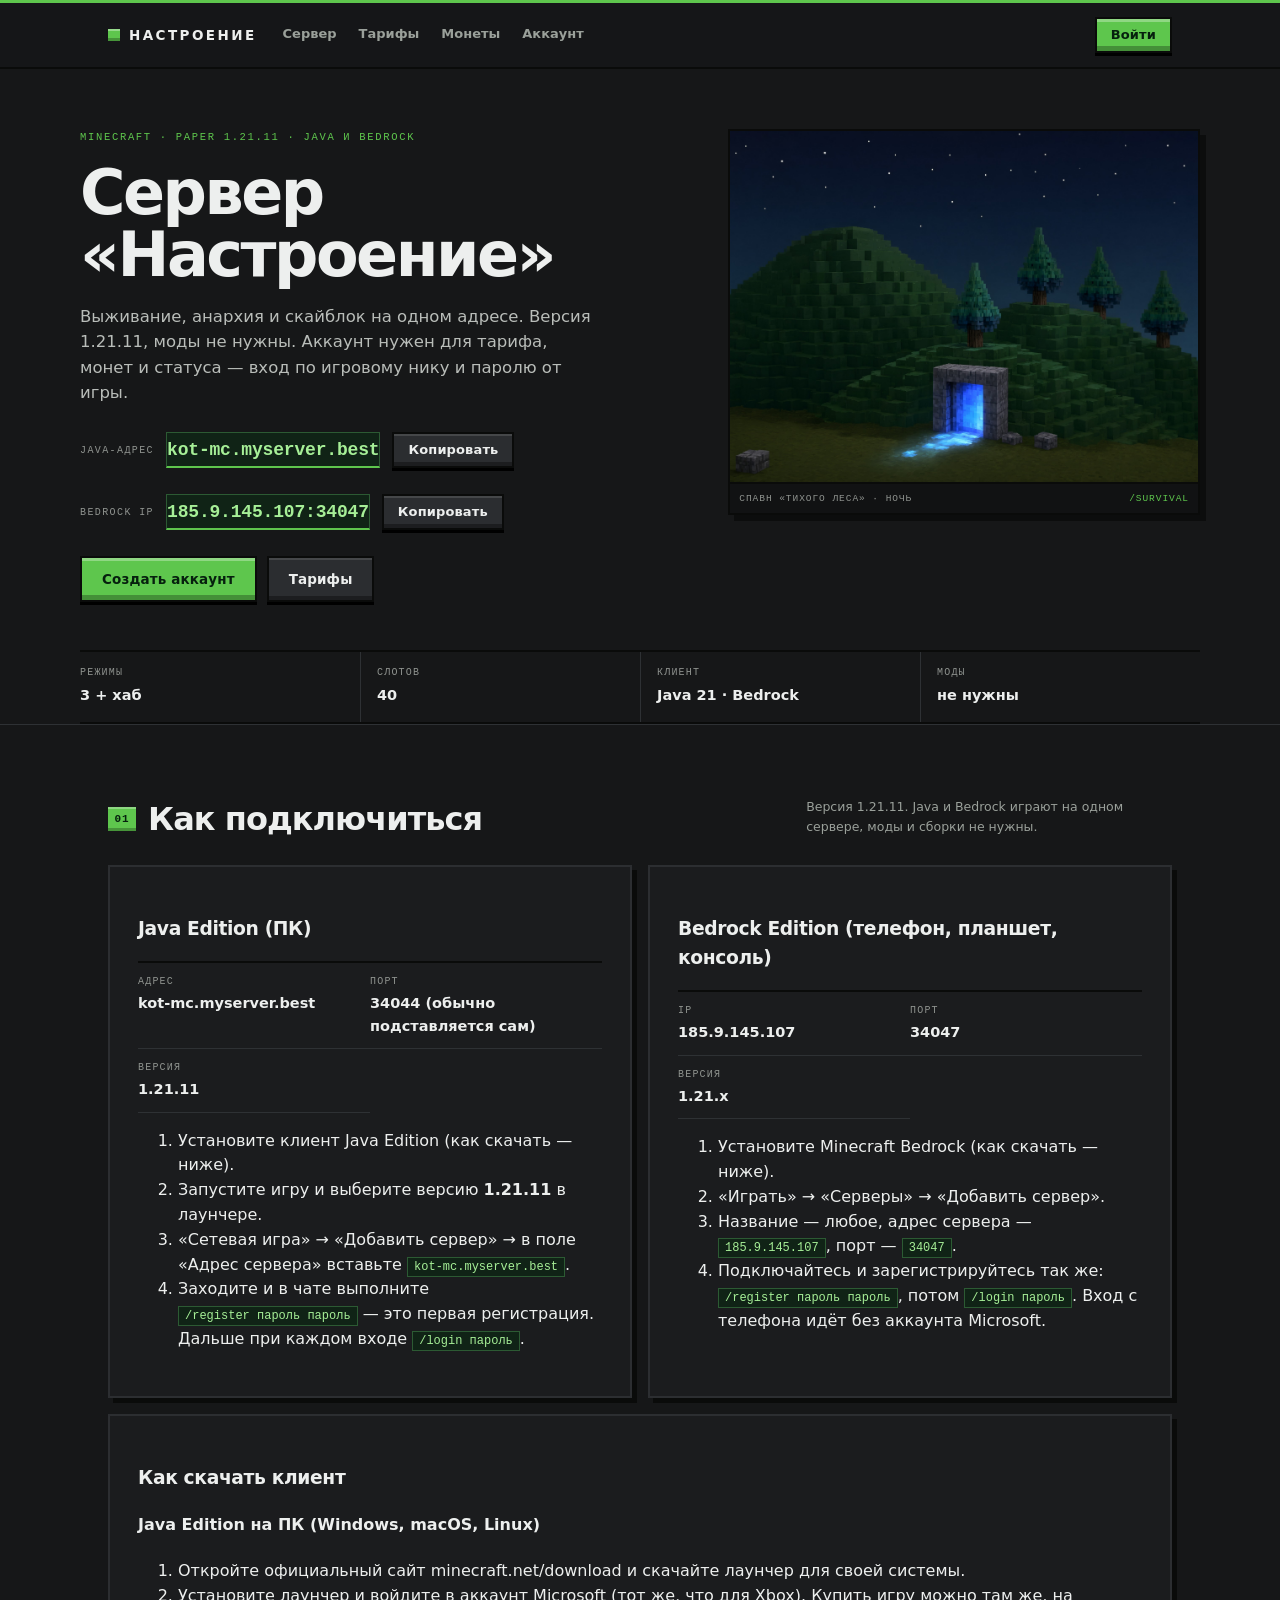
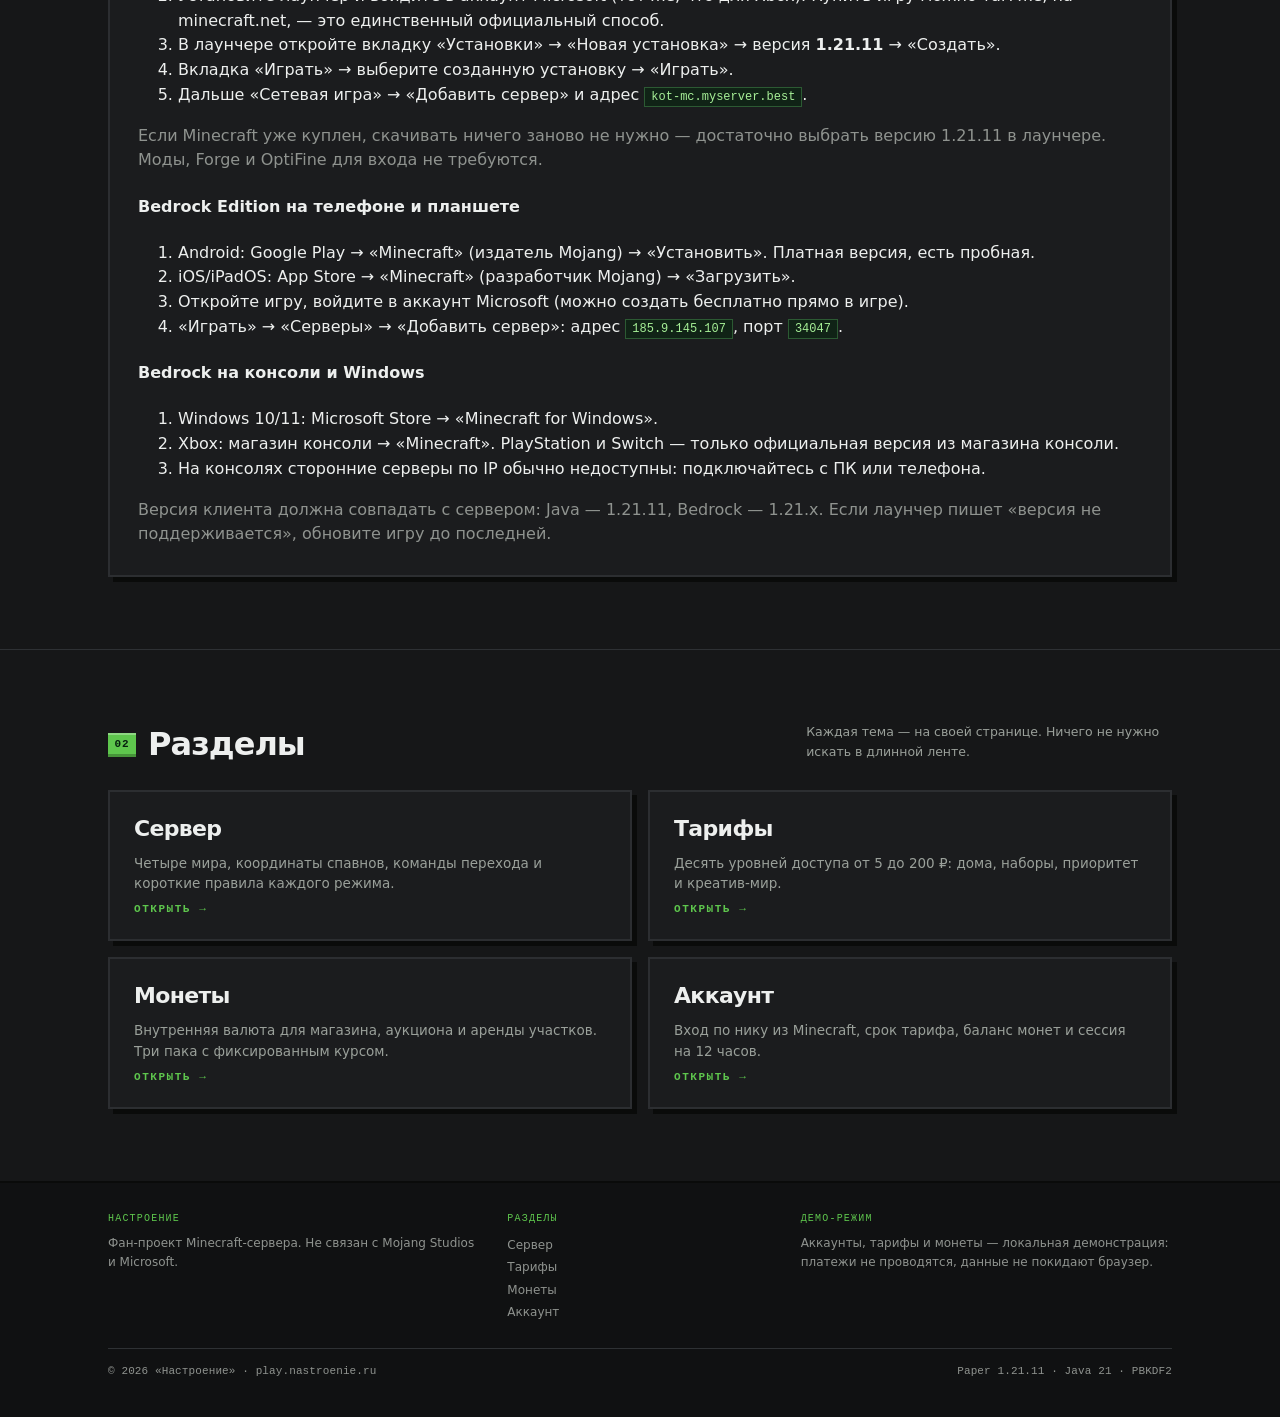
==== docs/index.html @ 8e4e66f3 "Главная: адреса Java и Bedrock, версия 1.21.11 и инструкция по установке" ====
<!doctype html>
<html lang="ru">
<head>
<meta charset="utf-8">
<meta name="viewport" content="width=device-width, initial-scale=1">
<meta name="color-scheme" content="dark">
<meta name="theme-color" content="#161718">
<title>Настроение — Minecraft-сервер</title>
<meta name="description" content="Сервер «Настроение» на Paper 1.21.11: выживание, анархия и скайблок. Тарифы от 5 до 200 ₽, монеты и аккаунт по нику из Minecraft.">
<link rel="icon" href="data:image/svg+xml,%3Csvg xmlns='http://www.w3.org/2000/svg' viewBox='0 0 16 16'%3E%3Crect width='16' height='16' fill='%23161718'/%3E%3Crect x='3' y='3' width='10' height='10' fill='%235ec64d'/%3E%3C/svg%3E">
<link rel="stylesheet" href="assets/site.css">
</head>
<body data-page="home">

<header class="site-head">
  <div class="wrap head-in">
    <a class="brand" href="index-strict.html"><i aria-hidden="true"></i>Настроение</a>
    <nav class="nav" aria-label="Разделы">
      <a href="server.html">Сервер</a>
      <a href="plans.html">Тарифы</a>
      <a href="coins.html">Монеты</a>
      <a href="account.html">Аккаунт</a>
    </nav>
    <div class="head-act" id="headerSlot">
      <a class="btn btn-sm" href="account.html">Войти</a>
    </div>
  </div>
</header>

<main id="top">
  <div class="wrap hero">
    <div class="hero-grid">
      <div class="hero-copy">
        <p class="kicker">Minecraft · Paper 1.21.11 · Java и Bedrock</p>
        <h1>Сервер «Настроение»</h1>
        <p class="lead">Выживание, анархия и скайблок на одном адресе. Версия 1.21.11, моды не нужны. Аккаунт нужен для тарифа, монет и статуса — вход по игровому нику и паролю от игры.</p>
        <div class="addr">
          <span class="addr-label">Java-адрес</span>
          <code>kot-mc.myserver.best</code>
          <button class="btn btn-ghost btn-sm" type="button" data-copy="kot-mc.myserver.best">Копировать</button>
        </div>
        <div class="addr">
          <span class="addr-label">Bedrock IP</span>
          <code>185.9.145.107:34047</code>
          <button class="btn btn-ghost btn-sm" type="button" data-copy="185.9.145.107:34047">Копировать</button>
        </div>
        <div class="hero-actions">
          <a class="btn" href="account.html" id="heroPrimary">Создать аккаунт</a>
          <a class="btn btn-ghost" href="plans.html">Тарифы</a>
        </div>
      </div>

      <figure class="shot">
        <img src="assets/hero.jpg" alt="Ночной блочный пейзаж: каменный портал со светящимся синим проёмом среди холмов и елей" width="2496" height="1664">
        <figcaption><span>Спавн «Тихого леса» · ночь</span><span>/survival</span></figcaption>
      </figure>
    </div>

    <div class="facts">
      <div><span class="k">Режимы</span><b>3 + хаб</b></div>
      <div><span class="k">Слотов</span><b>40</b></div>
      <div><span class="k">Клиент</span><b>Java 21 · Bedrock</b></div>
      <div><span class="k">Моды</span><b>не нужны</b></div>
    </div>
  </div>

  <section id="connect">
    <div class="wrap">
      <div class="sec-head">
        <div class="sec-title"><span class="sec-num">01</span><h2>Как подключиться</h2></div>
        <p class="sec-note">Версия 1.21.11. Java и Bedrock играют на одном сервере, моды и сборки не нужны.</p>
      </div>

      <div class="home-grid">
        <div class="panel">
          <h3>Java Edition (ПК)</h3>
          <dl class="dl">
            <div><dt>Адрес</dt><dd>kot-mc.myserver.best</dd></div>
            <div><dt>Порт</dt><dd>34044 (обычно подставляется сам)</dd></div>
            <div><dt>Версия</dt><dd>1.21.11</dd></div>
          </dl>
          <ol>
            <li>Установите клиент Java Edition (как скачать — ниже).</li>
            <li>Запустите игру и выберите версию <b>1.21.11</b> в лаунчере.</li>
            <li>«Сетевая игра» → «Добавить сервер» → в поле «Адрес сервера» вставьте <code>kot-mc.myserver.best</code>.</li>
            <li>Заходите и в чате выполните <code>/register пароль пароль</code> — это первая регистрация. Дальше при каждом входе <code>/login пароль</code>.</li>
          </ol>
        </div>

        <div class="panel">
          <h3>Bedrock Edition (телефон, планшет, консоль)</h3>
          <dl class="dl">
            <div><dt>IP</dt><dd>185.9.145.107</dd></div>
            <div><dt>Порт</dt><dd>34047</dd></div>
            <div><dt>Версия</dt><dd>1.21.x</dd></div>
          </dl>
          <ol>
            <li>Установите Minecraft Bedrock (как скачать — ниже).</li>
            <li>«Играть» → «Серверы» → «Добавить сервер».</li>
            <li>Название — любое, адрес сервера — <code>185.9.145.107</code>, порт — <code>34047</code>.</li>
            <li>Подключайтесь и зарегистрируйтесь так же: <code>/register пароль пароль</code>, потом <code>/login пароль</code>. Вход с телефона идёт без аккаунта Microsoft.</li>
          </ol>
        </div>
      </div>

      <div class="panel" style="margin-top:16px">
        <h3>Как скачать клиент</h3>

        <h4>Java Edition на ПК (Windows, macOS, Linux)</h4>
        <ol>
          <li>Откройте официальный сайт <a href="https://www.minecraft.net/ru-ru/download" rel="noopener" target="_blank">minecraft.net/download</a> и скачайте лаунчер для своей системы.</li>
          <li>Установите лаунчер и войдите в аккаунт Microsoft (тот же, что для Xbox). Купить игру можно там же, на minecraft.net, — это единственный официальный способ.</li>
          <li>В лаунчере откройте вкладку «Установки» → «Новая установка» → версия <b>1.21.11</b> → «Создать».</li>
          <li>Вкладка «Играть» → выберите созданную установку → «Играть».</li>
          <li>Дальше «Сетевая игра» → «Добавить сервер» и адрес <code>kot-mc.myserver.best</code>.</li>
        </ol>
        <p class="hint muted">Если Minecraft уже куплен, скачивать ничего заново не нужно — достаточно выбрать версию 1.21.11 в лаунчере. Моды, Forge и OptiFine для входа не требуются.</p>

        <h4>Bedrock Edition на телефоне и планшете</h4>
        <ol>
          <li>Android: Google Play → «Minecraft» (издатель Mojang) → «Установить». Платная версия, есть пробная.</li>
          <li>iOS/iPadOS: App Store → «Minecraft» (разработчик Mojang) → «Загрузить».</li>
          <li>Откройте игру, войдите в аккаунт Microsoft (можно создать бесплатно прямо в игре).</li>
          <li>«Играть» → «Серверы» → «Добавить сервер»: адрес <code>185.9.145.107</code>, порт <code>34047</code>.</li>
        </ol>

        <h4>Bedrock на консоли и Windows</h4>
        <ol>
          <li>Windows 10/11: Microsoft Store → «Minecraft for Windows».</li>
          <li>Xbox: магазин консоли → «Minecraft». PlayStation и Switch — только официальная версия из магазина консоли.</li>
          <li>На консолях сторонние серверы по IP обычно недоступны: подключайтесь с ПК или телефона.</li>
        </ol>

        <p class="hint muted">Версия клиента должна совпадать с сервером: Java — 1.21.11, Bedrock — 1.21.x. Если лаунчер пишет «версия не поддерживается», обновите игру до последней.</p>
      </div>
    </div>
  </section>

  <section id="sections">
    <div class="wrap">
      <div class="sec-head">
        <div class="sec-title"><span class="sec-num">02</span><h2>Разделы</h2></div>
        <p class="sec-note">Каждая тема — на своей странице. Ничего не нужно искать в длинной ленте.</p>
      </div>

      <div class="home-grid">
        <a class="home-card" href="server.html">
          <h2>Сервер</h2>
          <p>Четыре мира, координаты спавнов, команды перехода и короткие правила каждого режима.</p>
          <span class="go">Открыть →</span>
        </a>
        <a class="home-card" href="plans.html">
          <h2>Тарифы</h2>
          <p>Десять уровней доступа от 5 до 200 ₽: дома, наборы, приоритет и креатив-мир.</p>
          <span class="go">Открыть →</span>
        </a>
        <a class="home-card" href="coins.html">
          <h2>Монеты</h2>
          <p>Внутренняя валюта для магазина, аукциона и аренды участков. Три пака с фиксированным курсом.</p>
          <span class="go">Открыть →</span>
        </a>
        <a class="home-card" href="account.html">
          <h2>Аккаунт</h2>
          <p>Вход по нику из Minecraft, срок тарифа, баланс монет и сессия на 12 часов.</p>
          <span class="go">Открыть →</span>
        </a>
      </div>
    </div>
  </section>
</main>

<footer class="footer">
  <div class="wrap">
    <div class="foot-grid">
      <div>
        <h4>Настроение</h4>
        <p>Фан-проект Minecraft-сервера. Не связан с Mojang Studios и Microsoft.</p>
      </div>
      <div>
        <h4>Разделы</h4>
        <a href="server.html">Сервер</a>
        <a href="plans.html">Тарифы</a>
        <a href="coins.html">Монеты</a>
        <a href="account.html">Аккаунт</a>
      </div>
      <div>
        <h4>Демо-режим</h4>
        <p>Аккаунты, тарифы и монеты — локальная демонстрация: платежи не проводятся, данные не покидают браузер.</p>
      </div>
    </div>
    <div class="foot-bottom">
      <span>© 2026 «Настроение» · play.nastroenie.ru</span>
      <span>Paper 1.21.11 · Java 21 · PBKDF2</span>
    </div>
  </div>
</footer>

<script src="assets/site.js"></script>
</body>
</html>
---- docs/assets/site.css ----
:root{
    --bg:#161718;
    --surface:#1b1c1e;
    --ink:#edefee;
    --body:#c3c7c3;
    --muted:#8f938f;
    --rule:#2e3134;
    --accent:#5ec64d;
    --accent-ink:#06200e;
    --danger:#ff6b6b;
    --ok:#5ec64d;
    --sans:"Geist","Segoe UI Variable","Segoe UI",Manrope,system-ui,-apple-system,Arial,sans-serif;
    --mono:"Cascadia Mono",Consolas,"Courier New",monospace;
  }
  *{box-sizing:border-box}
  html{scroll-behavior:smooth}
  body{margin:0;background:var(--bg);color:var(--ink);font:500 16px/1.55 var(--sans);-webkit-font-smoothing:antialiased}
  a{color:inherit;text-decoration:none}
  img{max-width:100%;display:block}
  p{margin:0}
  button,input{font:inherit}
  [hidden]{display:none!important}
  :focus-visible{outline:2px solid var(--ink);outline-offset:2px}
  ::selection{background:var(--ink);color:#fff}
  .wrap{max-width:1120px;margin:0 auto;padding:0 28px}
  .mono{font-family:var(--mono)}
  .muted{color:var(--muted)}
  section{padding:64px 0;border-top:1px solid var(--rule);scroll-margin-top:84px}
  #server{border-top:0;padding-top:56px}
  h1,h2,h3{letter-spacing:-.02em}

  /* header */
  .site-head{position:sticky;top:0;z-index:20;background:var(--bg);border-top:2px solid var(--ink);border-bottom:1px solid var(--rule)}
  .head-in{display:flex;align-items:center;gap:26px;height:62px}
  .brand{display:flex;align-items:center;gap:9px;font-size:13.5px;font-weight:700;letter-spacing:.16em;text-transform:uppercase;white-space:nowrap}
  .brand i{width:10px;height:10px;background:var(--ink);flex:0 0 10px}
  .nav{display:flex;gap:22px;font-size:13px;color:var(--muted)}
  .nav a{padding:4px 0;border-bottom:1px solid transparent}
  .nav a:hover{color:var(--ink);border-color:var(--ink)}
  .head-act{margin-left:auto;display:flex;align-items:center;gap:8px}
  .user-chip{height:34px;border:1px solid var(--rule);background:var(--surface);padding:0 10px;font:12.5px/1 var(--mono);cursor:pointer}
  .user-chip:hover{border-color:var(--ink)}
  .link-btn{background:none;border:0;color:var(--muted);font-size:12.5px;cursor:pointer;padding:4px 2px}
  .link-btn:hover{color:var(--ink);text-decoration:underline;text-underline-offset:3px}

  /* buttons */
  .btn{display:inline-flex;align-items:center;justify-content:center;gap:8px;height:42px;padding:0 18px;border:1px solid var(--ink);background:var(--ink);color:#fff;font-size:13.5px;font-weight:600;border-radius:0;cursor:pointer;text-align:center;white-space:nowrap;transition:background .15s ease,color .15s ease,border-color .15s ease}
  .btn:hover{background:#000}
  .btn:disabled{opacity:.42;cursor:not-allowed}
  .btn-ghost{background:transparent;color:var(--ink);border-color:var(--rule)}
  .btn-ghost:hover{border-color:var(--ink);background:var(--surface)}
  .btn-sm{height:34px;padding:0 12px;font-size:12.5px}
  .btn-block{width:100%}

  /* hero */
  .hero{padding:60px 0 0}
  .hero-grid{display:grid;grid-template-columns:1.12fr .88fr;gap:48px;align-items:start}
  .hero-copy{min-width:0}
  .kicker{font:10.5px/1.6 var(--mono);letter-spacing:.16em;text-transform:uppercase;color:var(--muted)}
  h1{font-size:clamp(40px,5.6vw,62px);line-height:1;letter-spacing:-.035em;font-weight:650;margin:16px 0 0;max-width:15ch}
  .lead{margin-top:18px;font-size:16.5px;color:var(--body);max-width:50ch}
  .addr{display:flex;flex-wrap:wrap;align-items:center;gap:10px 12px;margin-top:26px}
  .addr-label{font:10px/1.5 var(--mono);letter-spacing:.14em;text-transform:uppercase;color:var(--muted)}
  .addr code{font:600 16px/1 var(--mono);letter-spacing:-.01em;border-bottom:1px solid var(--ink);padding:8px 0}
  .hero-actions{display:flex;flex-wrap:wrap;gap:10px;margin-top:26px}
  .shot{margin:0;border:1px solid var(--ink);background:#0b0e12;line-height:0}
  .shot img{width:100%;height:auto;aspect-ratio:4/3;object-fit:cover;object-position:center 58%}
  .shot figcaption{display:flex;justify-content:space-between;gap:12px;padding:7px 9px;border-top:1px solid var(--ink);background:var(--surface);font:9.5px/1.6 var(--mono);letter-spacing:.1em;text-transform:uppercase;color:var(--muted);line-height:1.6}
  .shot figcaption span:last-child{color:var(--accent)}

  .facts{display:grid;grid-template-columns:repeat(4,1fr);border-top:1px solid var(--ink);border-bottom:1px solid var(--ink);margin-top:48px}
  .facts div{padding:13px 16px 14px 0}
  .facts div+div{border-left:1px solid var(--rule);padding-left:16px}
  .facts .k{display:block;font:10px/1.6 var(--mono);letter-spacing:.12em;text-transform:uppercase;color:var(--muted);margin-bottom:2px}
  .facts b{font-size:14.5px;font-weight:600}

  /* section head */
  .sec-head{display:flex;align-items:flex-end;justify-content:space-between;gap:24px;flex-wrap:wrap;margin-bottom:28px}
  .sec-title{display:flex;align-items:baseline;gap:14px}
  .sec-num{font:11px/1 var(--mono);letter-spacing:.08em;color:var(--accent)}
  h2{font-size:clamp(24px,3vw,32px);line-height:1.1;font-weight:650;margin:0}
  .sec-note{font-size:12.5px;color:var(--muted);max-width:46ch;line-height:1.6}

  /* modes */
  .table-wrap{overflow-x:auto}
  table{width:100%;min-width:600px;border-collapse:collapse;font-size:13.5px}
  th{font:10px/1.5 var(--mono);letter-spacing:.12em;text-transform:uppercase;color:var(--muted);font-weight:400;text-align:left;padding:0 12px 8px 0;border-bottom:1px solid var(--ink)}
  td{padding:12px 12px 12px 0;border-bottom:1px solid var(--rule);color:var(--body);vertical-align:top}
  th:last-child,td:last-child{padding-right:0}
  td b{color:var(--ink);font-weight:600}
  code{font-family:var(--mono);font-size:12px;background:#e9e8e2;color:#233d2b;padding:1px 5px;white-space:nowrap}
  .coords{font-family:var(--mono);font-size:12px;white-space:nowrap;color:var(--body)}

  /* plans */
  .plans{display:grid;grid-template-columns:repeat(3,1fr);gap:16px;align-items:stretch}
  .plan{border:1px solid var(--rule);background:var(--surface);padding:24px;display:flex;flex-direction:column}
  .plan.featured{border-color:var(--ink)}
  .plan-top{display:flex;justify-content:space-between;align-items:flex-start;gap:12px;min-height:20px}
  .plan-label{font:10px/1.6 var(--mono);letter-spacing:.14em;text-transform:uppercase;color:var(--muted)}
  .plan-flag{font:9.5px/1.4 var(--mono);letter-spacing:.1em;text-transform:uppercase;border:1px solid var(--ink);padding:3px 6px;white-space:nowrap}
  .plan h3{font-size:21px;line-height:1.2;font-weight:650;margin:14px 0 6px}
  .plan-desc{font-size:13px;color:var(--muted);min-height:40px;line-height:1.5}
  .price{display:flex;align-items:baseline;gap:7px;margin:18px 0 0}
  .price b{font-size:36px;line-height:1;font-weight:650;letter-spacing:-.03em;font-variant-numeric:tabular-nums}
  .price span{font-size:11.5px;color:var(--muted)}
  .plan ul{list-style:none;margin:18px 0 22px;padding:15px 0 0;border-top:1px solid var(--rule);display:grid;gap:8px;font-size:13px;color:var(--body);flex:1;align-content:start}
  .plan li{display:grid;grid-template-columns:12px 1fr;gap:8px}
  .plan li::before{content:"—";color:var(--muted);font-family:var(--mono)}
  .plan .btn{width:100%}

  /* coins */
  .packs{display:grid;grid-template-columns:repeat(3,1fr);gap:16px}
  .pack{border:1px solid var(--rule);background:var(--surface);padding:20px;display:flex;flex-direction:column}
  .pack .amount{font-size:30px;line-height:1.1;font-weight:650;letter-spacing:-.02em;font-variant-numeric:tabular-nums}
  .pack .unit{font:10px/1.6 var(--mono);letter-spacing:.12em;text-transform:uppercase;color:var(--muted);margin-top:2px}
  .coin-price{display:flex;align-items:baseline;justify-content:space-between;gap:12px;margin-top:16px;padding-top:14px;border-top:1px solid var(--rule)}
  .coin-price b{font-size:17px;font-weight:650;font-variant-numeric:tabular-nums}
  .rate{font-size:11px;color:var(--muted);font-family:var(--mono);white-space:nowrap}
  .pack .btn{width:100%;margin-top:14px}

  /* forms + messages */
  .form-msg{margin:0 0 16px;padding:10px 12px;border-left:2px solid var(--rule);background:#f7f7f4;font-size:13px;color:var(--body);line-height:1.5}
  .form-msg.error{border-color:var(--danger);color:var(--danger)}
  .form-msg.ok{border-color:var(--ok);color:var(--ok)}
  .field{display:grid;gap:6px}
  .field label{font:10px/1.5 var(--mono);letter-spacing:.12em;text-transform:uppercase;color:var(--muted)}
  .field input{width:100%;height:42px;border:1px solid var(--rule);background:var(--surface);color:var(--ink);padding:0 12px;font-size:14px;border-radius:0}
  .field input:focus{border-color:var(--ink)}
  .field .hint{font-size:11.5px;color:var(--muted);line-height:1.5}
  .form-row{display:grid;grid-template-columns:1fr 1fr;gap:14px}
  .auth-form{display:grid;gap:14px}
  .auth-form .btn{margin-top:4px}

  /* account */
  .account-grid{display:grid;grid-template-columns:1.32fr .68fr;gap:16px;align-items:start}
  .panel{border:1px solid var(--rule);background:var(--surface);padding:28px}
  .auth-head h3{font-size:20px;line-height:1.2;font-weight:650;margin:0 0 4px}
  .auth-head p{font-size:13px;color:var(--muted)}
  .tabs{display:flex;gap:22px;border-bottom:1px solid var(--rule);margin:20px 0 18px}
  .tabs button{background:none;border:0;border-bottom:2px solid transparent;padding:9px 0;margin-bottom:-1px;font-size:13.5px;font-weight:600;color:var(--muted);cursor:pointer}
  .tabs button:hover{color:var(--ink)}
  .tabs button[aria-selected="true"]{color:var(--ink);border-color:var(--ink)}

  .profile{display:grid;gap:20px}
  .profile-head{display:flex;align-items:center;gap:14px;flex-wrap:wrap}
  .avatar{width:48px;height:48px;border:1px solid var(--ink);display:grid;place-items:center;font:600 15px/1 var(--mono);letter-spacing:.02em}
  .who{flex:1;min-width:0}
  .eyebrow{font:10px/1.5 var(--mono);letter-spacing:.14em;text-transform:uppercase;color:var(--muted)}
  .profile-head h3{font-size:22px;line-height:1.1;font-weight:650;margin:3px 0 0;word-break:break-word}
  .profile-head .mail{font-size:12px;color:var(--muted);margin-top:3px;word-break:break-word}
  .plan-badge{font:10px/1.4 var(--mono);letter-spacing:.1em;text-transform:uppercase;border:1px solid var(--rule);padding:5px 8px;white-space:nowrap}
  .plan-badge.paid{border-color:var(--accent);color:var(--accent)}
  .dl{display:grid;grid-template-columns:1fr 1fr;border-top:1px solid var(--rule)}
  .dl div{padding:11px 0;border-bottom:1px solid var(--rule)}
  .dl dt{font:10px/1.5 var(--mono);letter-spacing:.12em;text-transform:uppercase;color:var(--muted)}
  .dl dd{margin:3px 0 0;font-size:14.5px;font-weight:600;font-variant-numeric:tabular-nums}
  .profile-actions{display:flex;flex-wrap:wrap;gap:8px}

  .info h3{font-size:15px;line-height:1.3;font-weight:650;margin:0}
  .info h4{font:10px/1.5 var(--mono);letter-spacing:.12em;text-transform:uppercase;color:var(--muted);margin:18px 0 5px}
  .info p{font-size:12.5px;color:var(--body);line-height:1.6}
  .info .warn{margin-top:18px;padding:10px 12px;border-left:2px solid var(--ink);background:#f7f7f4;font-size:12px;color:var(--body);line-height:1.6}

  /* footer */
  .footer{border-top:1px solid var(--ink);padding:28px 0 36px;font-size:12px;color:var(--muted)}
  .foot-grid{display:grid;grid-template-columns:1.4fr 1fr 1.4fr;gap:28px}
  .foot-grid h4{font:10px/1.5 var(--mono);letter-spacing:.12em;text-transform:uppercase;color:var(--ink);font-weight:400;margin:0 0 8px}
  .foot-grid a{display:block;padding:2px 0}
  .foot-grid a:hover{color:var(--ink);text-decoration:underline;text-underline-offset:3px}
  .foot-grid p{line-height:1.6}
  .foot-bottom{display:flex;justify-content:space-between;gap:12px 20px;flex-wrap:wrap;margin-top:24px;padding-top:14px;border-top:1px solid var(--rule);font:11px/1.6 var(--mono);letter-spacing:.01em}

  @media (max-width:900px){
    .hero-grid{grid-template-columns:1fr;gap:28px}
    .shot img{aspect-ratio:16/9}
    .account-grid{grid-template-columns:1fr}
    .plans{grid-template-columns:1fr}
    .packs{grid-template-columns:1fr}
    .plan-desc{min-height:0}
  }
  @media (max-width:820px){
    .nav{display:none}
    .facts{grid-template-columns:1fr 1fr}
    .facts div:nth-child(3){border-left:0;padding-left:0;border-top:1px solid var(--rule)}
    .facts div:nth-child(4){border-top:1px solid var(--rule)}
    .foot-grid{grid-template-columns:1fr}
  }
  @media (max-width:560px){
    .wrap{padding:0 20px}
    .hero{padding-top:44px}
    h1{font-size:clamp(34px,9vw,44px)}
    .lead{font-size:15.5px}
    .facts{grid-template-columns:1fr}
    .facts div{border-left:0!important;padding-left:0!important;border-top:1px solid var(--rule)}
    .facts div:first-child{border-top:0}
    .form-row{grid-template-columns:1fr}
    .dl{grid-template-columns:1fr}
    .panel{padding:20px}
    section{padding:48px 0}
    .profile-head h3{font-size:19px}
  }

  /* pixel theme over the base layout */
  h1,h2,h3{font-weight:800}
  ::selection{background:var(--accent);color:var(--accent-ink)}
  :focus-visible{outline:2px solid var(--accent);outline-offset:3px}

  .site-head{background:rgba(22,23,24,.96);border-top:3px solid var(--accent);border-bottom:2px solid #0a0b0a}
  .head-in{height:64px}
  .brand{font-weight:800;letter-spacing:.18em}
  .brand i{width:12px;height:12px;flex-basis:12px;background:var(--accent);box-shadow:inset 0 2px 0 rgba(255,255,255,.35),inset 0 -3px 0 rgba(0,0,0,.25)}
  .nav{color:#9aa09a;font-weight:600}
  .nav a:hover{color:var(--accent);border-color:var(--accent)}
  .user-chip{height:36px;background:#232528;border:2px solid #3a3d40;color:var(--ink)}
  .user-chip:hover{border-color:var(--accent)}
  .link-btn{color:#9aa09a}
  .link-btn:hover{color:var(--accent)}

  .btn{height:46px;padding:0 20px;border:2px solid #0a0b0a;background:var(--accent);color:var(--accent-ink);font-weight:800;letter-spacing:.01em;box-shadow:inset 0 3px 0 rgba(255,255,255,.3),inset 0 -5px 0 rgba(0,0,0,.28),0 3px 0 #000;transition:transform .06s ease,filter .15s ease}
  .btn:hover{background:var(--accent);filter:brightness(1.08)}
  .btn:active{transform:translateY(2px);box-shadow:inset 0 3px 0 rgba(255,255,255,.22),inset 0 -3px 0 rgba(0,0,0,.3),0 1px 0 #000}
  .btn-ghost{background:#2b2d30;color:var(--ink);border-color:#0a0b0a;box-shadow:inset 0 2px 0 rgba(255,255,255,.12),inset 0 -4px 0 rgba(0,0,0,.35),0 3px 0 #000}
  .btn-ghost:hover{background:#35383b;border-color:#0a0b0a}
  .btn-sm{height:36px;padding:0 14px;font-size:13px}

  .kicker{color:var(--accent)}
  h1{font-weight:800;letter-spacing:-.04em}
  .lead{color:#b9bdb9}
  .addr code{font-size:18px;font-weight:800;border-bottom:2px solid var(--accent);padding-bottom:7px}
  .shot{border:2px solid #0a0b0a;background:#0a0b0a;box-shadow:6px 6px 0 rgba(0,0,0,.45)}
  .shot figcaption{border-top:2px solid #0a0b0a;background:#111213;color:#8f938f}
  .shot figcaption span:last-child{color:var(--accent)}
  .facts{border-top:2px solid #0a0b0a;border-bottom:2px solid #0a0b0a}
  .facts div+div{border-left:1px solid var(--rule)}
  .facts .k{color:var(--muted)}

  section{border-top:1px solid var(--rule);padding:72px 0}
  h2{font-weight:800;letter-spacing:-.03em}
  .sec-title{align-items:center;gap:12px}
  .sec-num{display:inline-grid;place-items:center;min-width:28px;height:24px;padding:0 6px;background:var(--accent);color:var(--accent-ink);font:800 11px/1 var(--mono);box-shadow:inset 0 2px 0 rgba(255,255,255,.3),inset 0 -3px 0 rgba(0,0,0,.25)}
  .sec-note{color:#9aa09a}
  th{border-bottom:2px solid #0a0b0a;color:#9aa09a}
  td{color:var(--body);border-bottom:1px solid var(--rule)}
  code{background:#102316;color:#a6ef97;border:1px solid #2c5a33;padding:2px 6px}
  .coords{color:var(--body)}

  .plan{border:2px solid #2c2e31;background:#1b1c1e;box-shadow:5px 5px 0 #0a0b0a}
  .plan.featured{border-color:var(--accent);box-shadow:5px 5px 0 rgba(94,198,77,.35)}
  .plan-flag{background:var(--accent);color:var(--accent-ink);border:2px solid #0a0b0a;font-weight:800;box-shadow:inset 0 2px 0 rgba(255,255,255,.3),inset 0 -3px 0 rgba(0,0,0,.2)}
  .plan h3{font-weight:800}
  .plan-desc{color:#9aa09a}
  .price b{font-weight:800;font-size:40px}
  .plan ul{border-top:1px solid var(--rule)}
  .plan li::before{content:"■";font-family:var(--sans);font-size:8px;line-height:1.9;color:var(--accent)}

  .pack{border:2px solid #2c2e31;background:#1b1c1e;box-shadow:5px 5px 0 #0a0b0a}
  .pack .amount{font-weight:800;font-size:34px}
  .coin-price{border-top:1px solid var(--rule)}
  .rate{color:#8f938f}

  .form-msg{background:#1b1c1e;border-left:4px solid #3a3d40;color:var(--body)}
  .form-msg.error{border-color:var(--danger);background:rgba(255,107,107,.08);color:#ff9b9b}
  .form-msg.ok{border-color:var(--accent);background:rgba(94,198,77,.08);color:#a6ef97}
  .field label{color:#9aa09a}
  .field input{height:46px;border:2px solid var(--rule);background:#101112;color:var(--ink);box-shadow:inset 0 2px 0 rgba(0,0,0,.35)}
  .field input:focus{border-color:var(--accent);box-shadow:0 0 0 2px rgba(94,198,77,.18),inset 0 2px 0 rgba(0,0,0,.35)}
  .field .hint{color:#8f938f}
  .tabs{border-bottom:2px solid var(--rule)}
  .tabs button:hover{color:var(--ink)}
  .tabs button[aria-selected="true"]{color:var(--accent);border-color:var(--accent)}

  .panel{border:2px solid #2c2e31;background:#1b1c1e;box-shadow:5px 5px 0 #0a0b0a}
  .auth-head h3{font-weight:800}
  .auth-head p{color:#9aa09a}
  .avatar{background:var(--accent);color:var(--accent-ink);border:2px solid #0a0b0a;font-weight:800;box-shadow:inset 0 2px 0 rgba(255,255,255,.3),inset 0 -3px 0 rgba(0,0,0,.25)}
  .profile-head h3{font-weight:800}
  .profile-head .mail{color:#8f938f}
  .plan-badge{border:2px solid #3a3d40;background:#232528}
  .plan-badge.paid{border-color:var(--accent);color:var(--accent);background:rgba(94,198,77,.08)}
  .dl{border-top:2px solid #0a0b0a}
  .dl div{border-bottom:1px solid var(--rule)}
  .dl dd{color:var(--ink)}
  .info h4{color:#9aa09a}
  .info p{color:var(--body)}
  .info .warn{border-left:4px solid var(--accent);background:#141815;color:var(--body)}

  .footer{border-top:2px solid #0a0b0a;background:#101112;color:#8f938f}
  .foot-grid h4{color:var(--accent)}
  .foot-grid a:hover{color:var(--accent)}
  .foot-bottom{border-top:1px solid var(--rule);color:#8f938f}

  @media (max-width:560px){
    .head-in{gap:12px}
    .brand{font-size:12px;letter-spacing:.12em}
    .brand i{width:10px;height:10px;flex-basis:10px}
    .head-act{gap:6px}
    .user-chip{max-width:104px;padding:0 8px;overflow:hidden;text-overflow:ellipsis;white-space:nowrap}
    .link-btn{font-size:11.5px}
  }

  .nav a[aria-current="page"]{color:var(--accent);border-color:var(--accent)}
  .user-chip{display:inline-flex;align-items:center;justify-content:center}

  .page-head{padding:56px 0 0}
  .page-head h1{font-size:clamp(36px,4.4vw,50px);line-height:1.05;margin-top:14px;max-width:18ch}
  .page-head .lead{margin-top:14px;max-width:56ch}
  .page-body{border-top:0;padding:36px 0 64px}

  .home-grid{display:grid;grid-template-columns:1fr 1fr;gap:16px}
  .home-card{display:flex;flex-direction:column;gap:10px;padding:24px;border:2px solid #2c2e31;background:#1b1c1e;box-shadow:5px 5px 0 #0a0b0a;transition:border-color .15s ease,transform .1s ease}
  .home-card:hover{border-color:var(--accent);transform:translate(-1px,-1px)}
  .home-card h2{font-size:22px;line-height:1.2;margin:0}
  .home-card p{font-size:13.5px;line-height:1.55;color:#9aa09a;flex:1}
  .home-card .go{font:800 11px/1 var(--mono);letter-spacing:.14em;text-transform:uppercase;color:var(--accent)}

  @media (min-width:901px) and (max-width:1120px){
    .plans{grid-template-columns:1fr 1fr}
  }
  @media (max-width:700px){
    .home-grid{grid-template-columns:1fr}
  }
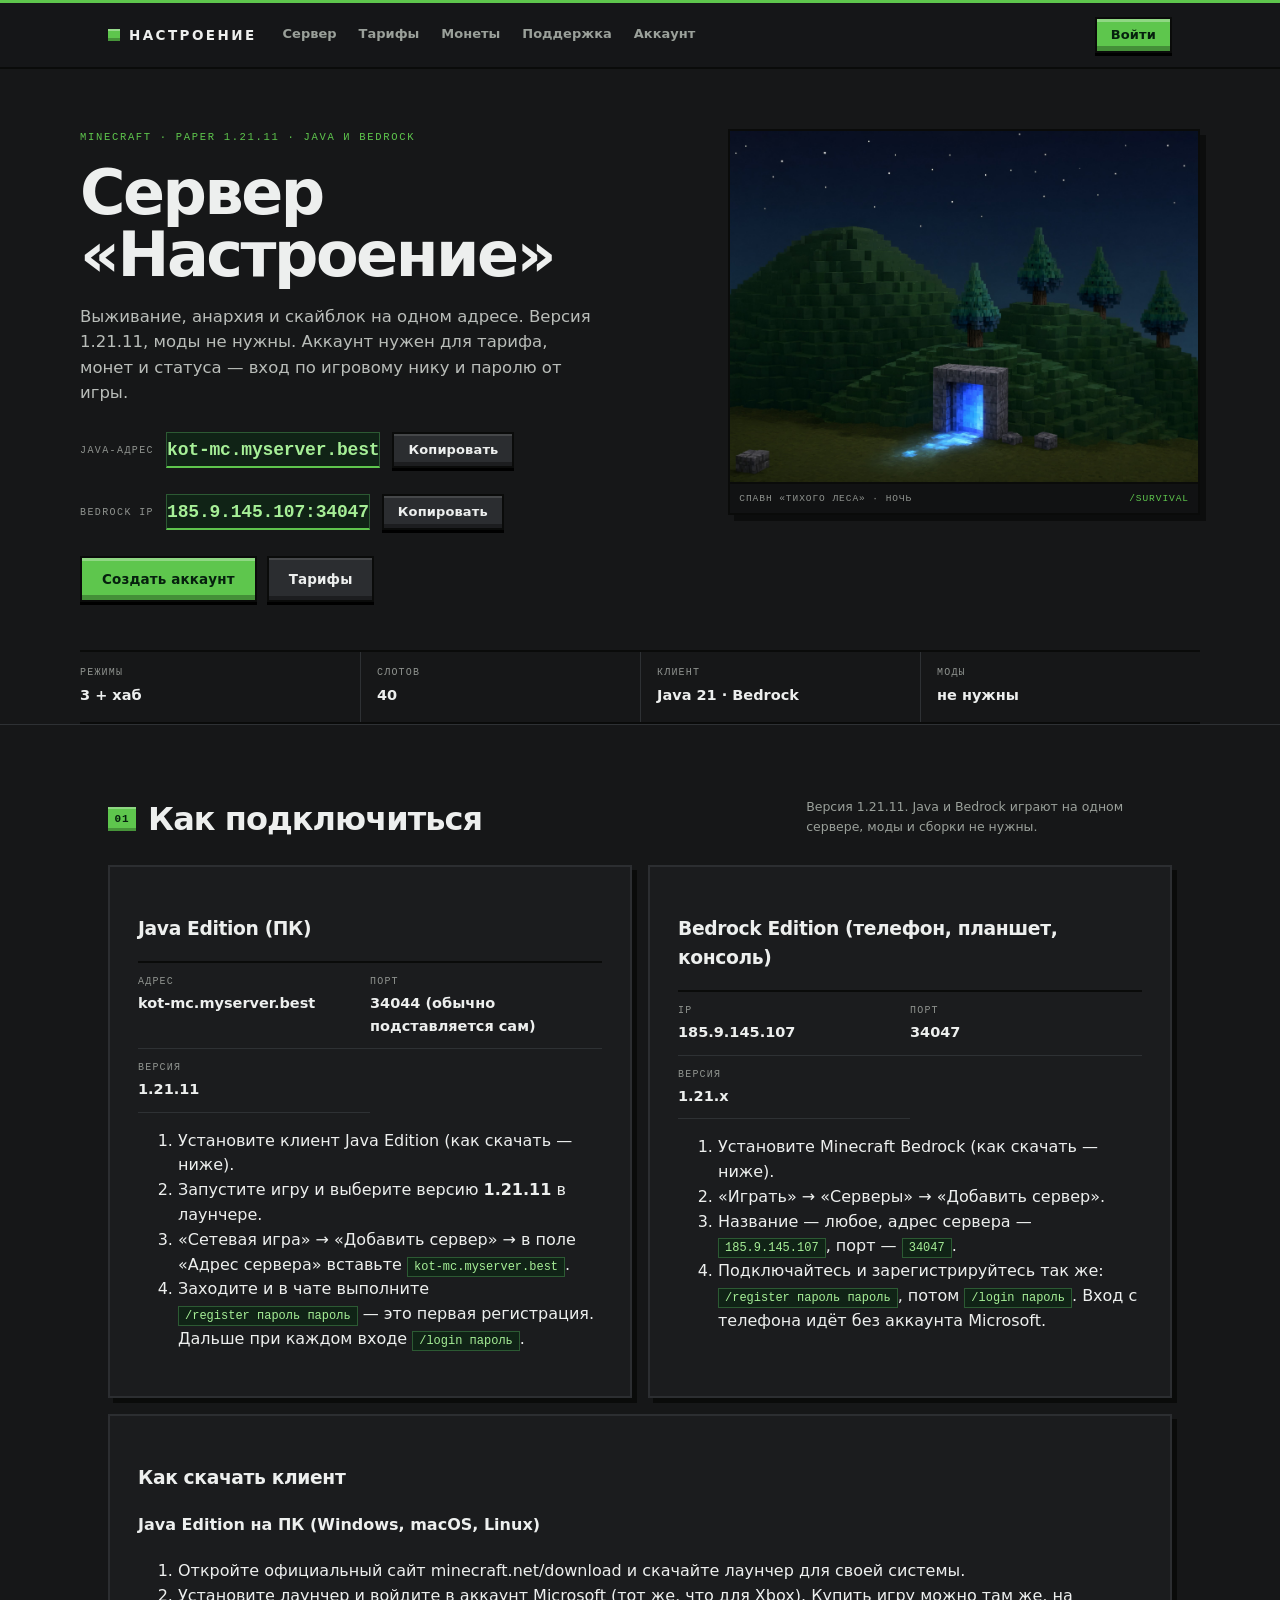
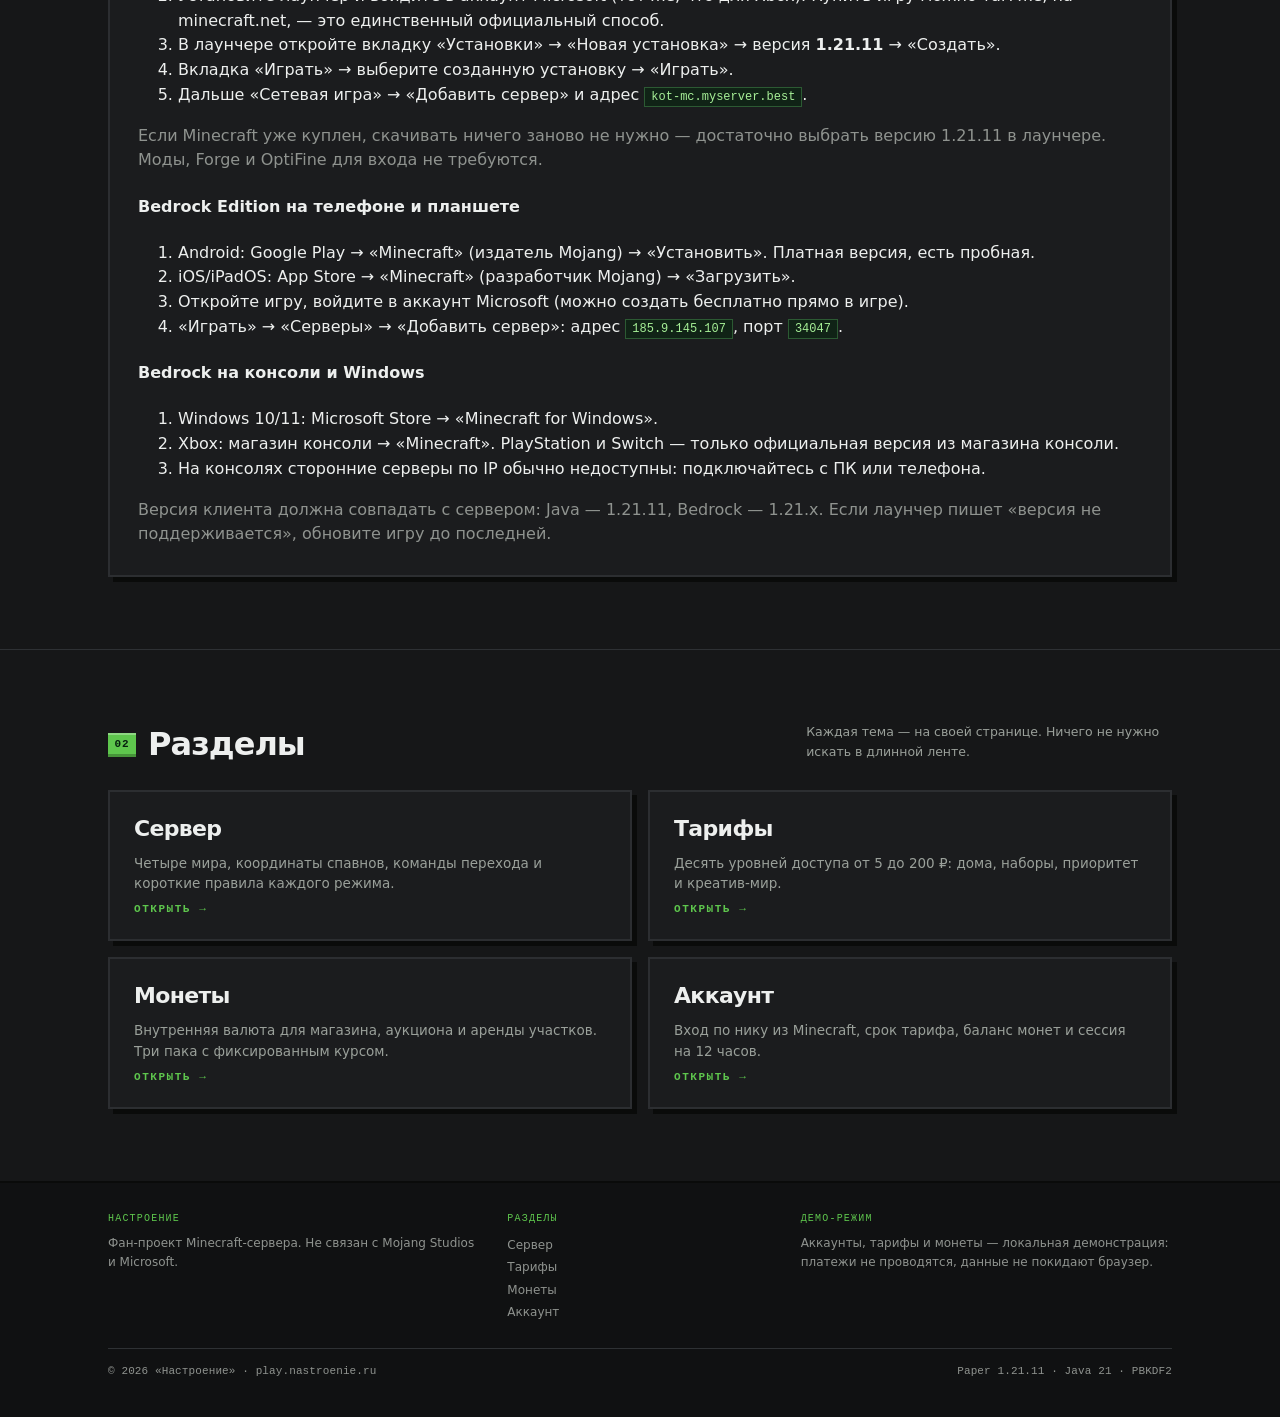
==== commit 80c62a23: "Add per-account support chat, moderator admin panel and support SQL" ====
--- a/docs/index.html
+++ b/docs/index.html
@@ -19,6 +19,7 @@
       <a href="server.html">Сервер</a>
       <a href="plans.html">Тарифы</a>
       <a href="coins.html">Монеты</a>
+      <a href="support.html">Поддержка</a>
       <a href="account.html">Аккаунт</a>
     </nav>
     <div class="head-act" id="headerSlot">
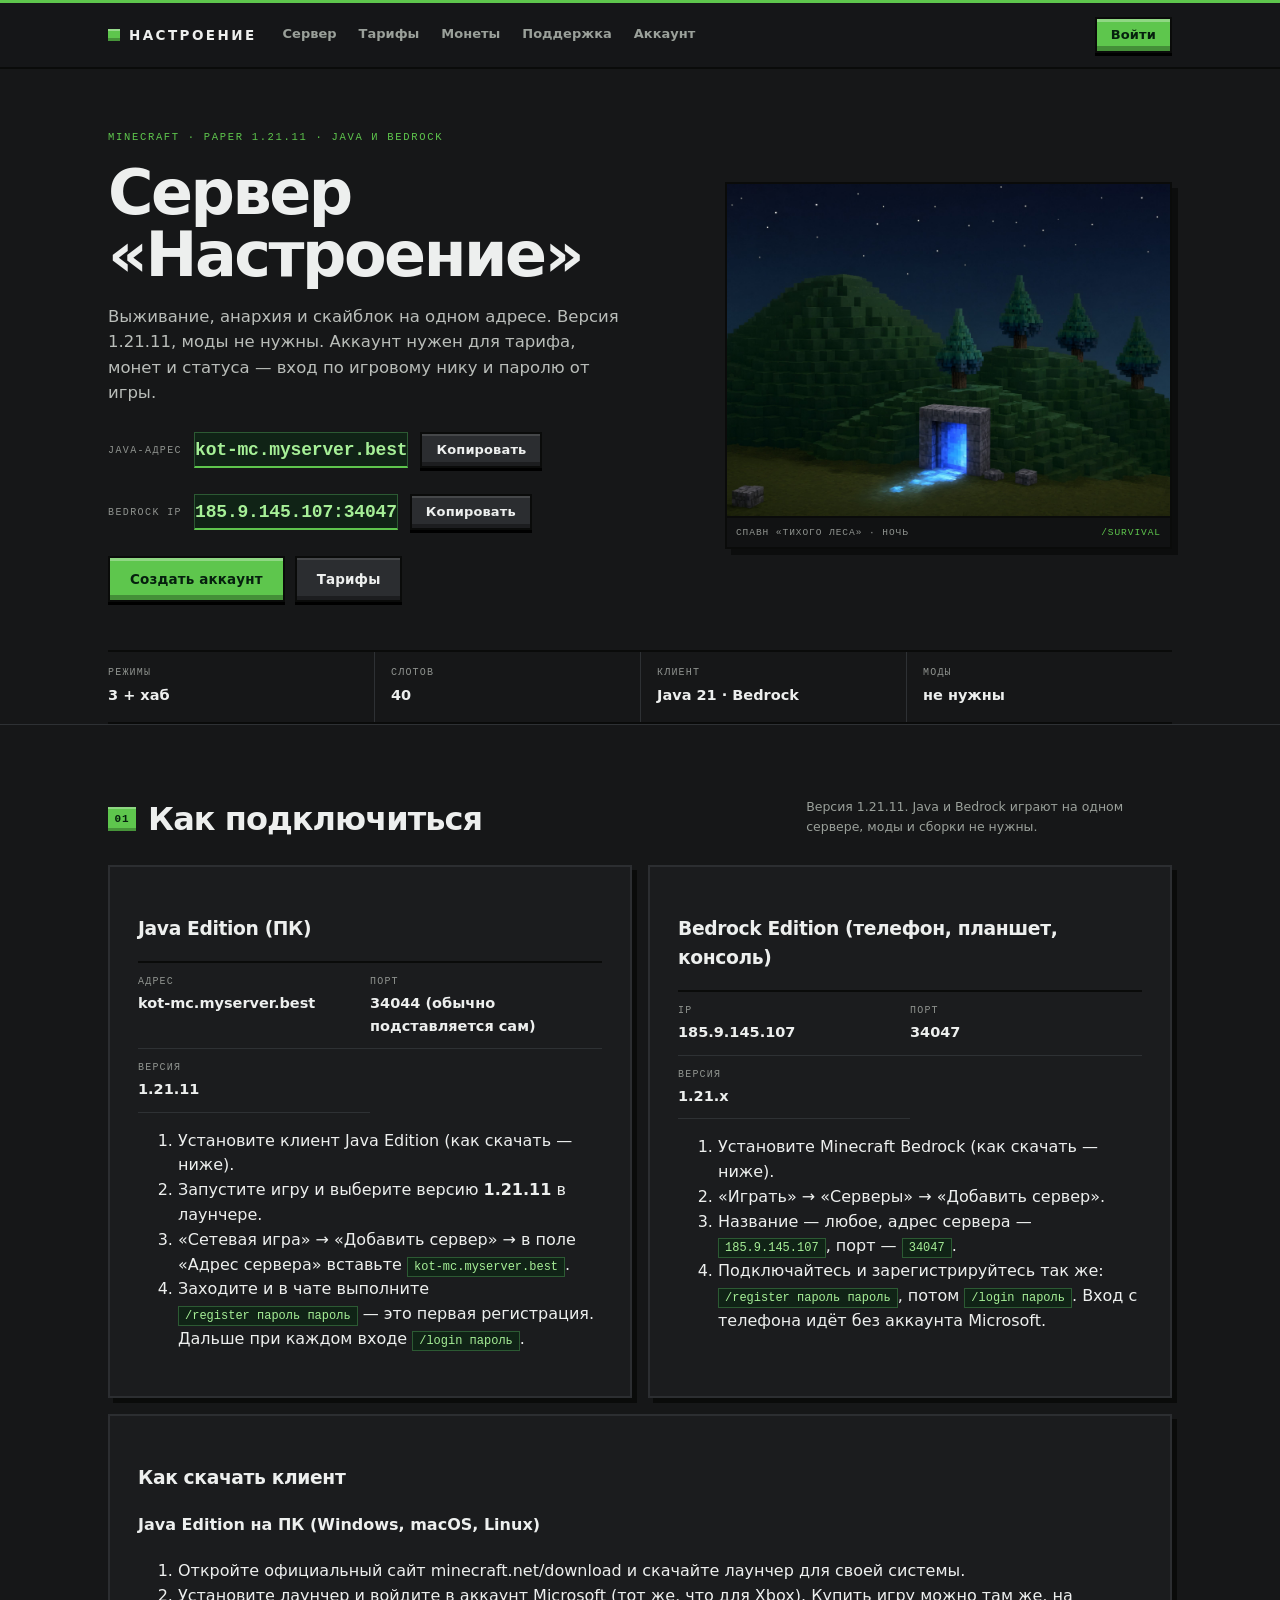
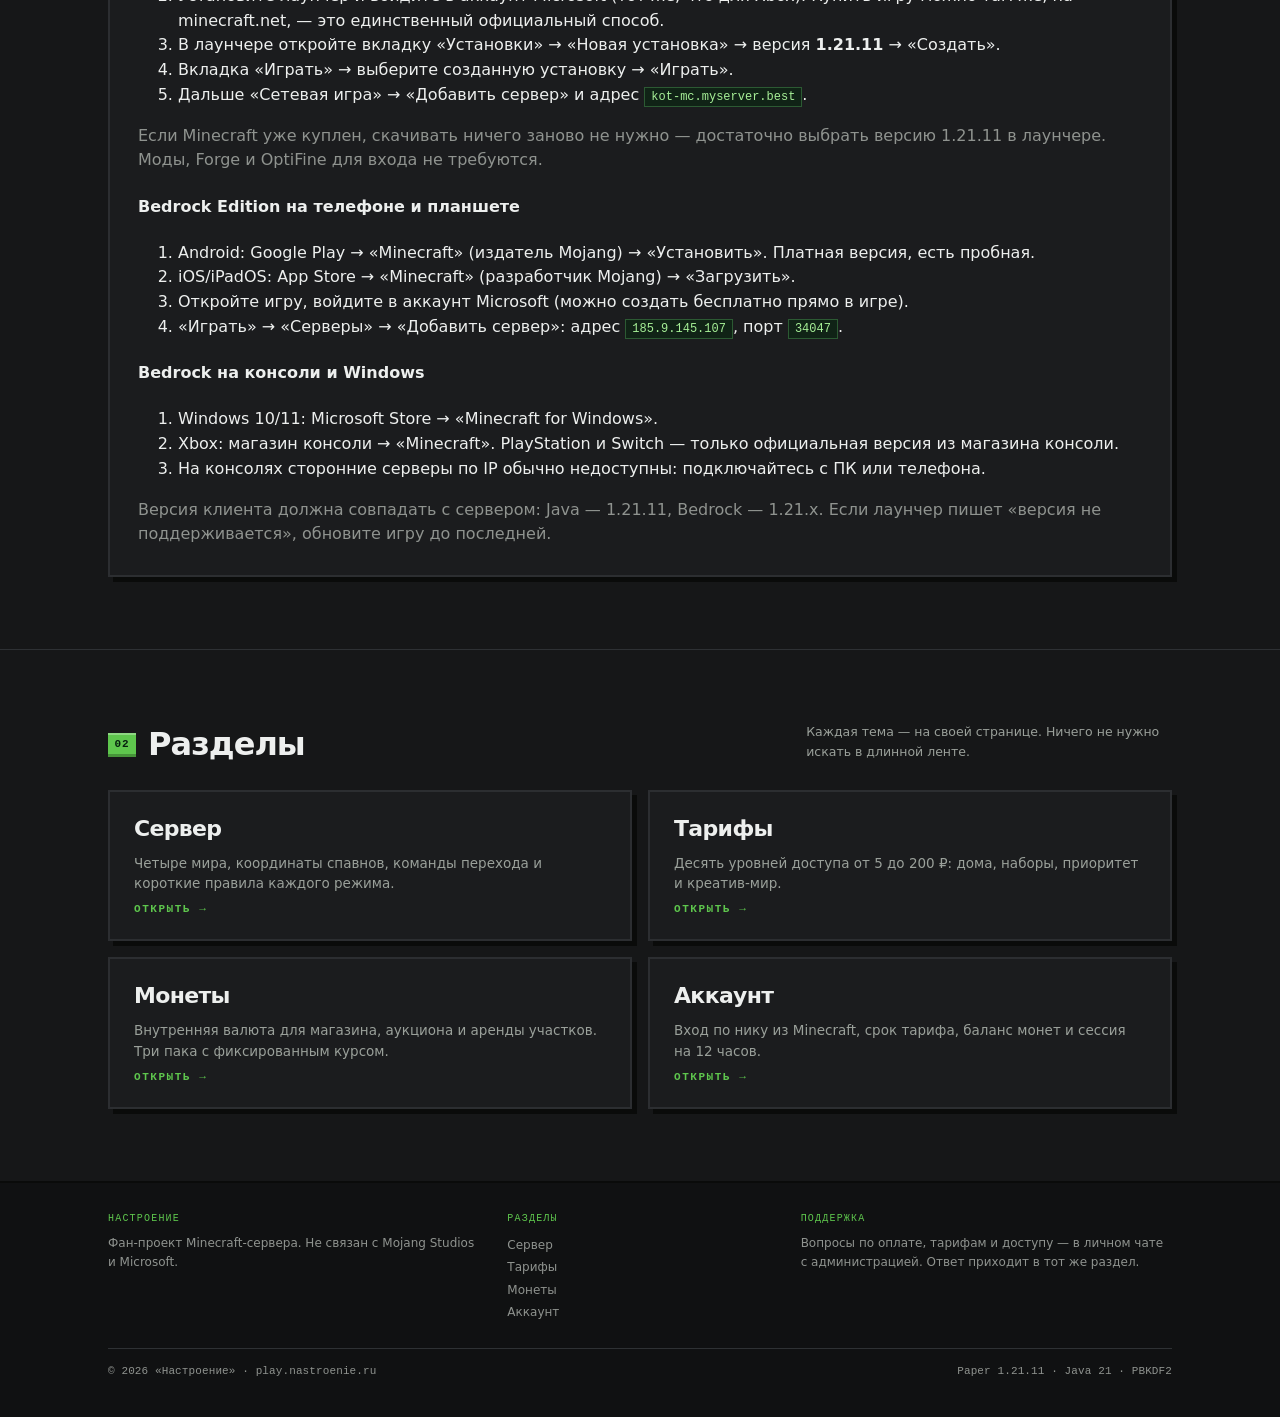
==== commit 639cbc56: "Add VK ID sign-in to account page and oauth SQL" ====
--- a/docs/index.html
+++ b/docs/index.html
@@ -14,7 +14,7 @@
 
 <header class="site-head">
   <div class="wrap head-in">
-    <a class="brand" href="index-strict.html"><i aria-hidden="true"></i>Настроение</a>
+    <a class="brand" href="index.html"><i aria-hidden="true"></i>Настроение</a>
     <nav class="nav" aria-label="Разделы">
       <a href="server.html">Сервер</a>
       <a href="plans.html">Тарифы</a>
@@ -185,8 +185,8 @@
         <a href="account.html">Аккаунт</a>
       </div>
       <div>
-        <h4>Демо-режим</h4>
-        <p>Аккаунты, тарифы и монеты — локальная демонстрация: платежи не проводятся, данные не покидают браузер.</p>
+        <h4>Поддержка</h4>
+        <p>Вопросы по оплате, тарифам и доступу — в личном чате с администрацией. Ответ приходит в тот же раздел.</p>
       </div>
     </div>
     <div class="foot-bottom">
--- a/docs/assets/site.css
+++ b/docs/assets/site.css
@@ -53,8 +53,8 @@
   .btn-block{width:100%}
 
   /* hero */
-  .hero{padding:60px 0 0}
-  .hero-grid{display:grid;grid-template-columns:1.12fr .88fr;gap:48px;align-items:start}
+  .hero{padding-top:60px}
+  .hero-grid{display:grid;grid-template-columns:1.12fr .88fr;gap:48px;align-items:center}
   .hero-copy{min-width:0}
   .kicker{font:10.5px/1.6 var(--mono);letter-spacing:.16em;text-transform:uppercase;color:var(--muted)}
   h1{font-size:clamp(40px,5.6vw,62px);line-height:1;letter-spacing:-.035em;font-weight:650;margin:16px 0 0;max-width:15ch}
@@ -104,7 +104,7 @@
   .price b{font-size:36px;line-height:1;font-weight:650;letter-spacing:-.03em;font-variant-numeric:tabular-nums}
   .price span{font-size:11.5px;color:var(--muted)}
   .plan ul{list-style:none;margin:18px 0 22px;padding:15px 0 0;border-top:1px solid var(--rule);display:grid;gap:8px;font-size:13px;color:var(--body);flex:1;align-content:start}
-  .plan li{display:grid;grid-template-columns:12px 1fr;gap:8px}
+  .plan li{display:flex;align-items:baseline;gap:8px;flex-wrap:wrap}
   .plan li::before{content:"—";color:var(--muted);font-family:var(--mono)}
   .plan .btn{width:100%}
 
@@ -301,7 +301,7 @@
   .nav a[aria-current="page"]{color:var(--accent);border-color:var(--accent)}
   .user-chip{display:inline-flex;align-items:center;justify-content:center}
 
-  .page-head{padding:56px 0 0}
+  .page-head{padding-top:56px}
   .page-head h1{font-size:clamp(36px,4.4vw,50px);line-height:1.05;margin-top:14px;max-width:18ch}
   .page-head .lead{margin-top:14px;max-width:56ch}
   .page-body{border-top:0;padding:36px 0 64px}
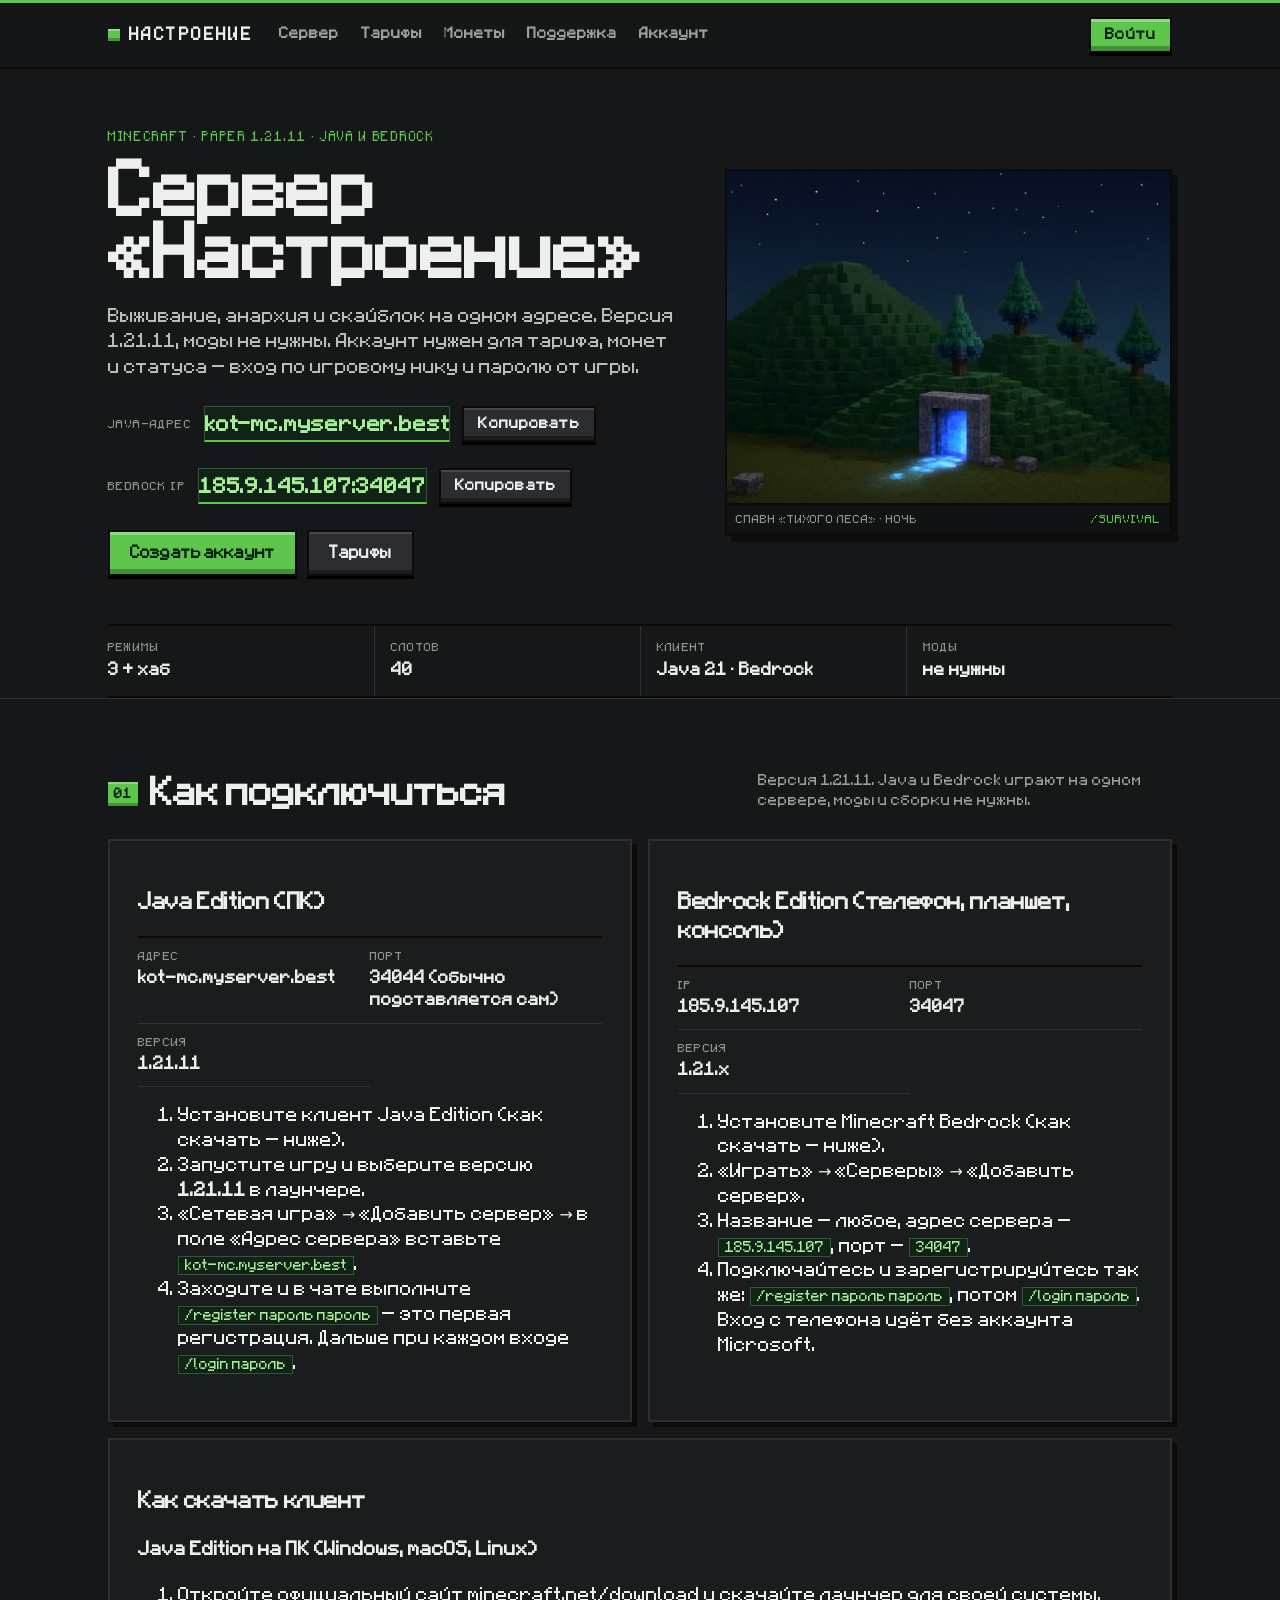
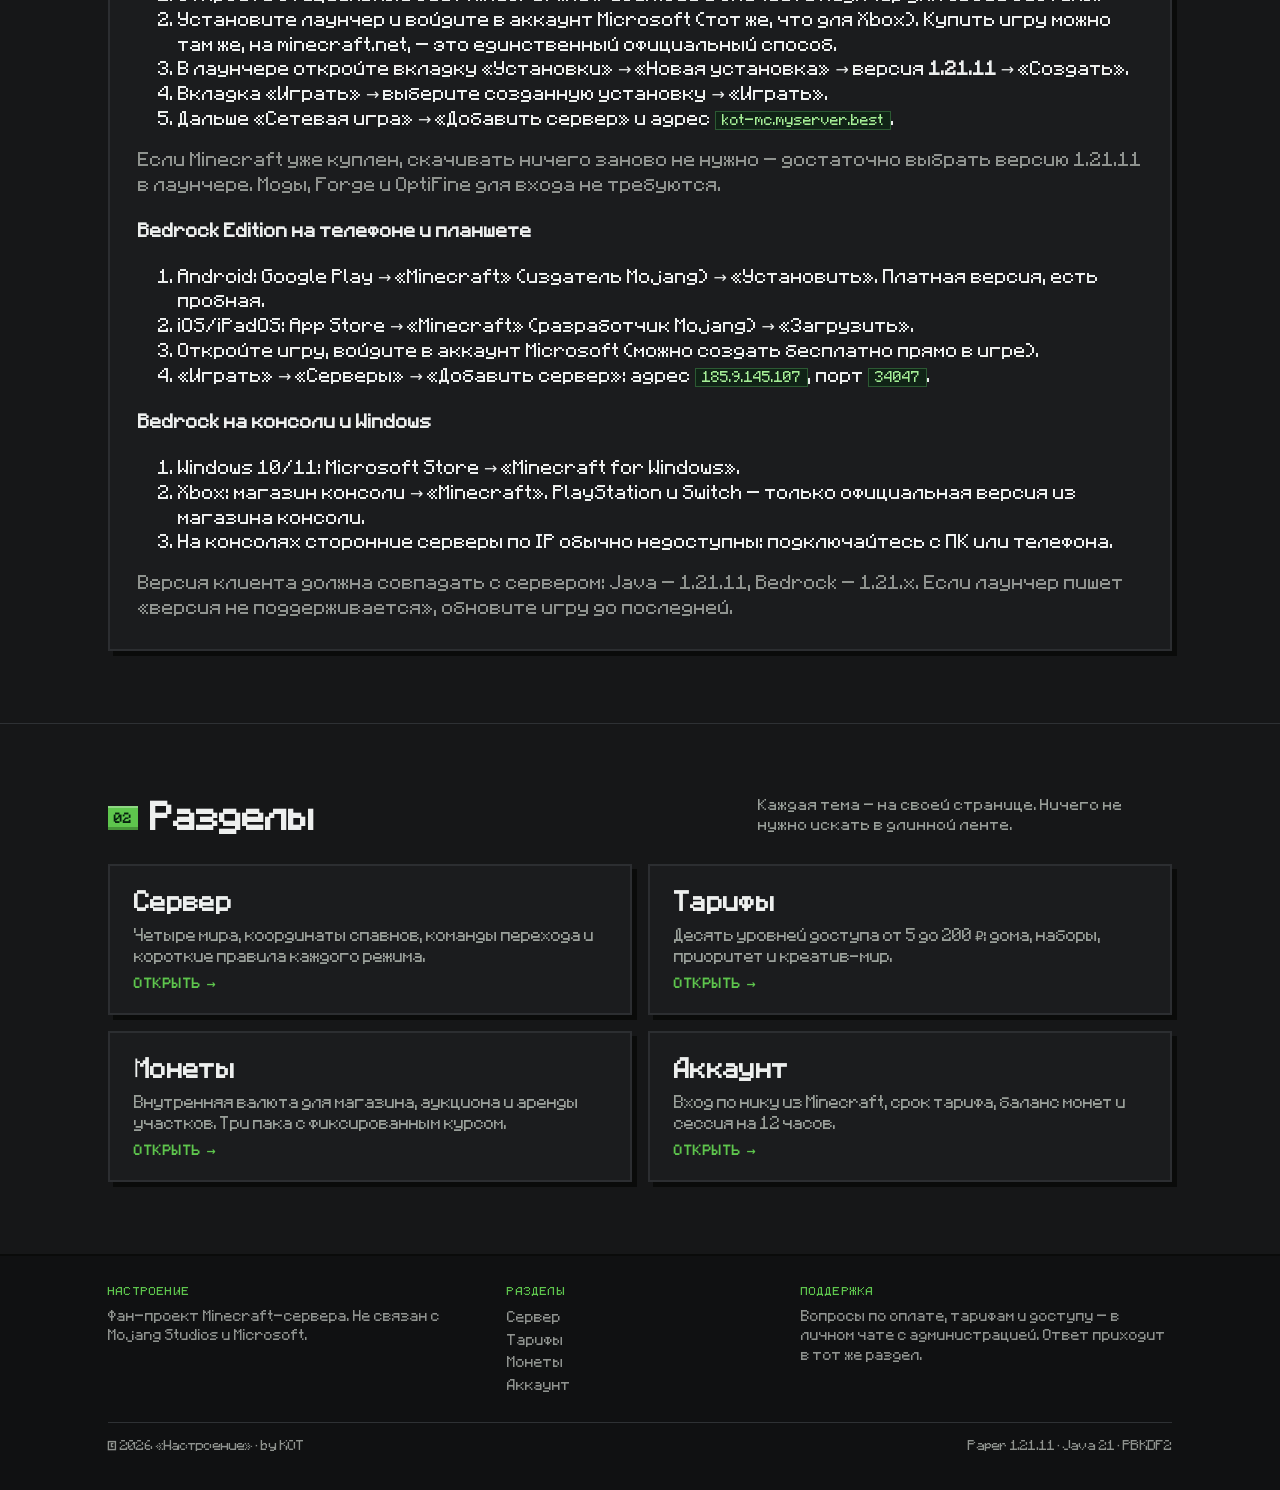
==== commit 5af6da9e: "Replace server address in footer with by KOT" ====
--- a/docs/index.html
+++ b/docs/index.html
@@ -190,7 +190,7 @@
       </div>
     </div>
     <div class="foot-bottom">
-      <span>© 2026 «Настроение» · play.nastroenie.ru</span>
+      <span>© 2026 «Настроение» · by KOT</span>
       <span>Paper 1.21.11 · Java 21 · PBKDF2</span>
     </div>
   </div>
--- a/docs/assets/site.css
+++ b/docs/assets/site.css
@@ -1,3 +1,27 @@
+/* Пиксельные шрифты в стиле Minecraft (локальные файлы) */
+@font-face{
+  font-family:"Minecraft Rus";
+  src:url("fonts/MinecraftRus.woff") format("woff");
+  font-style:normal;font-weight:400;font-display:swap;
+}
+@font-face{
+  font-family:"Pixelify Sans";
+  src:url("fonts/PixelifySans-cyrillic.woff2") format("woff2");
+  font-style:normal;font-weight:400 700;font-display:swap;
+  unicode-range:U+0301,U+0400-045F,U+0490-0491,U+04B0-04B1,U+2116;
+}
+@font-face{
+  font-family:"Pixelify Sans";
+  src:url("fonts/PixelifySans-latin-ext.woff2") format("woff2");
+  font-style:normal;font-weight:400 700;font-display:swap;
+  unicode-range:U+0100-02BA,U+02BD-02C5,U+02C7-02CC,U+02CE-02D7,U+02DD-02FF,U+0304,U+0308,U+0329,U+1D00-1DBF,U+1E00-1E9F,U+1EF2-1EFF,U+2020,U+20A0-20AB,U+20AD-20C4,U+2113,U+2C60-2C7F,U+A720-A7FF;
+}
+@font-face{
+  font-family:"Pixelify Sans";
+  src:url("fonts/PixelifySans-latin.woff2") format("woff2");
+  font-style:normal;font-weight:400 700;font-display:swap;
+  unicode-range:U+0000-00FF,U+0131,U+0152-0153,U+02BB-02BC,U+02C6,U+02DA,U+02DC,U+0304,U+0308,U+0329,U+2000-206F,U+20AC,U+2122,U+2191,U+2193,U+2212,U+2215,U+FEFF,U+FFFD;
+}
   :root{
     --bg:#161718;
     --surface:#1b1c1e;
@@ -9,8 +33,8 @@
     --accent-ink:#06200e;
     --danger:#ff6b6b;
     --ok:#5ec64d;
-    --sans:"Geist","Segoe UI Variable","Segoe UI",Manrope,system-ui,-apple-system,Arial,sans-serif;
-    --mono:"Cascadia Mono",Consolas,"Courier New",monospace;
+    --sans:"Minecraft Rus","Pixelify Sans","Segoe UI",system-ui,sans-serif;
+    --mono:"Minecraft Rus","Pixelify Sans","Segoe UI",system-ui,sans-serif;
   }
   *{box-sizing:border-box}
   html{scroll-behavior:smooth}
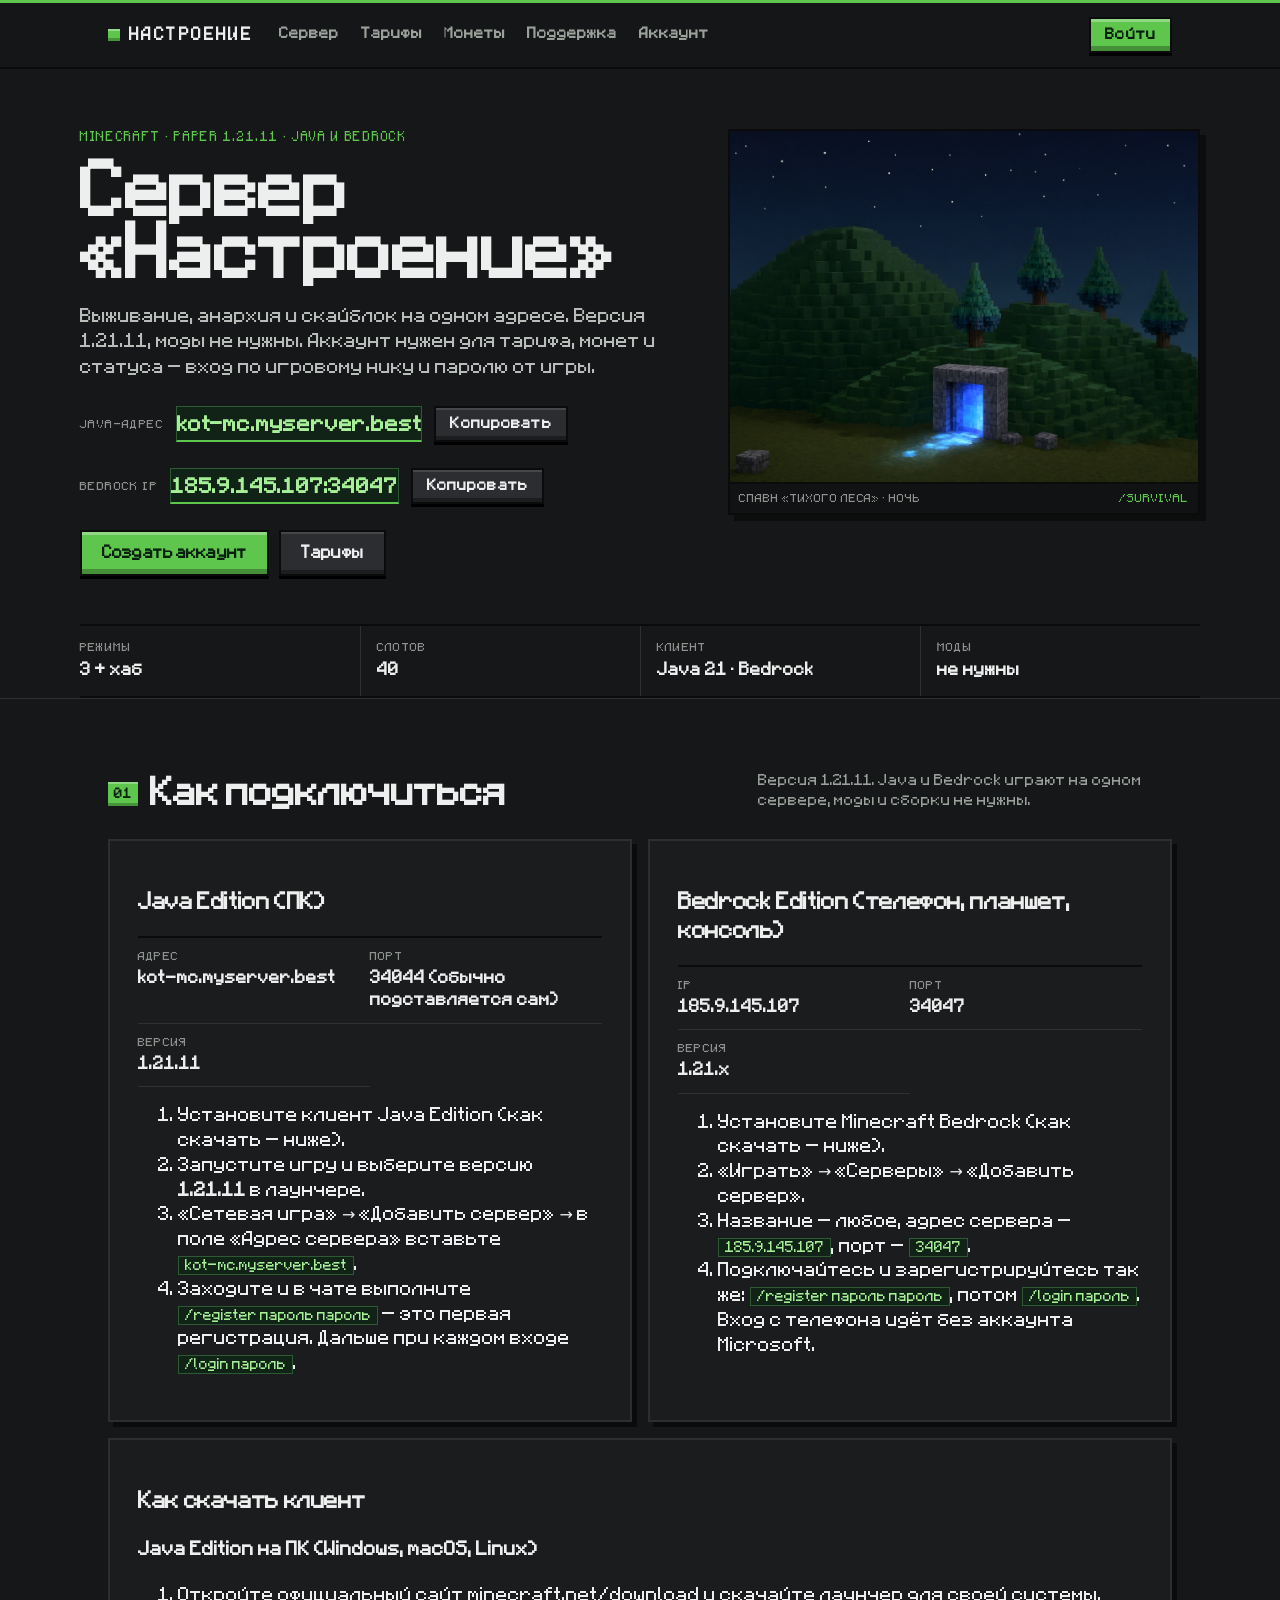
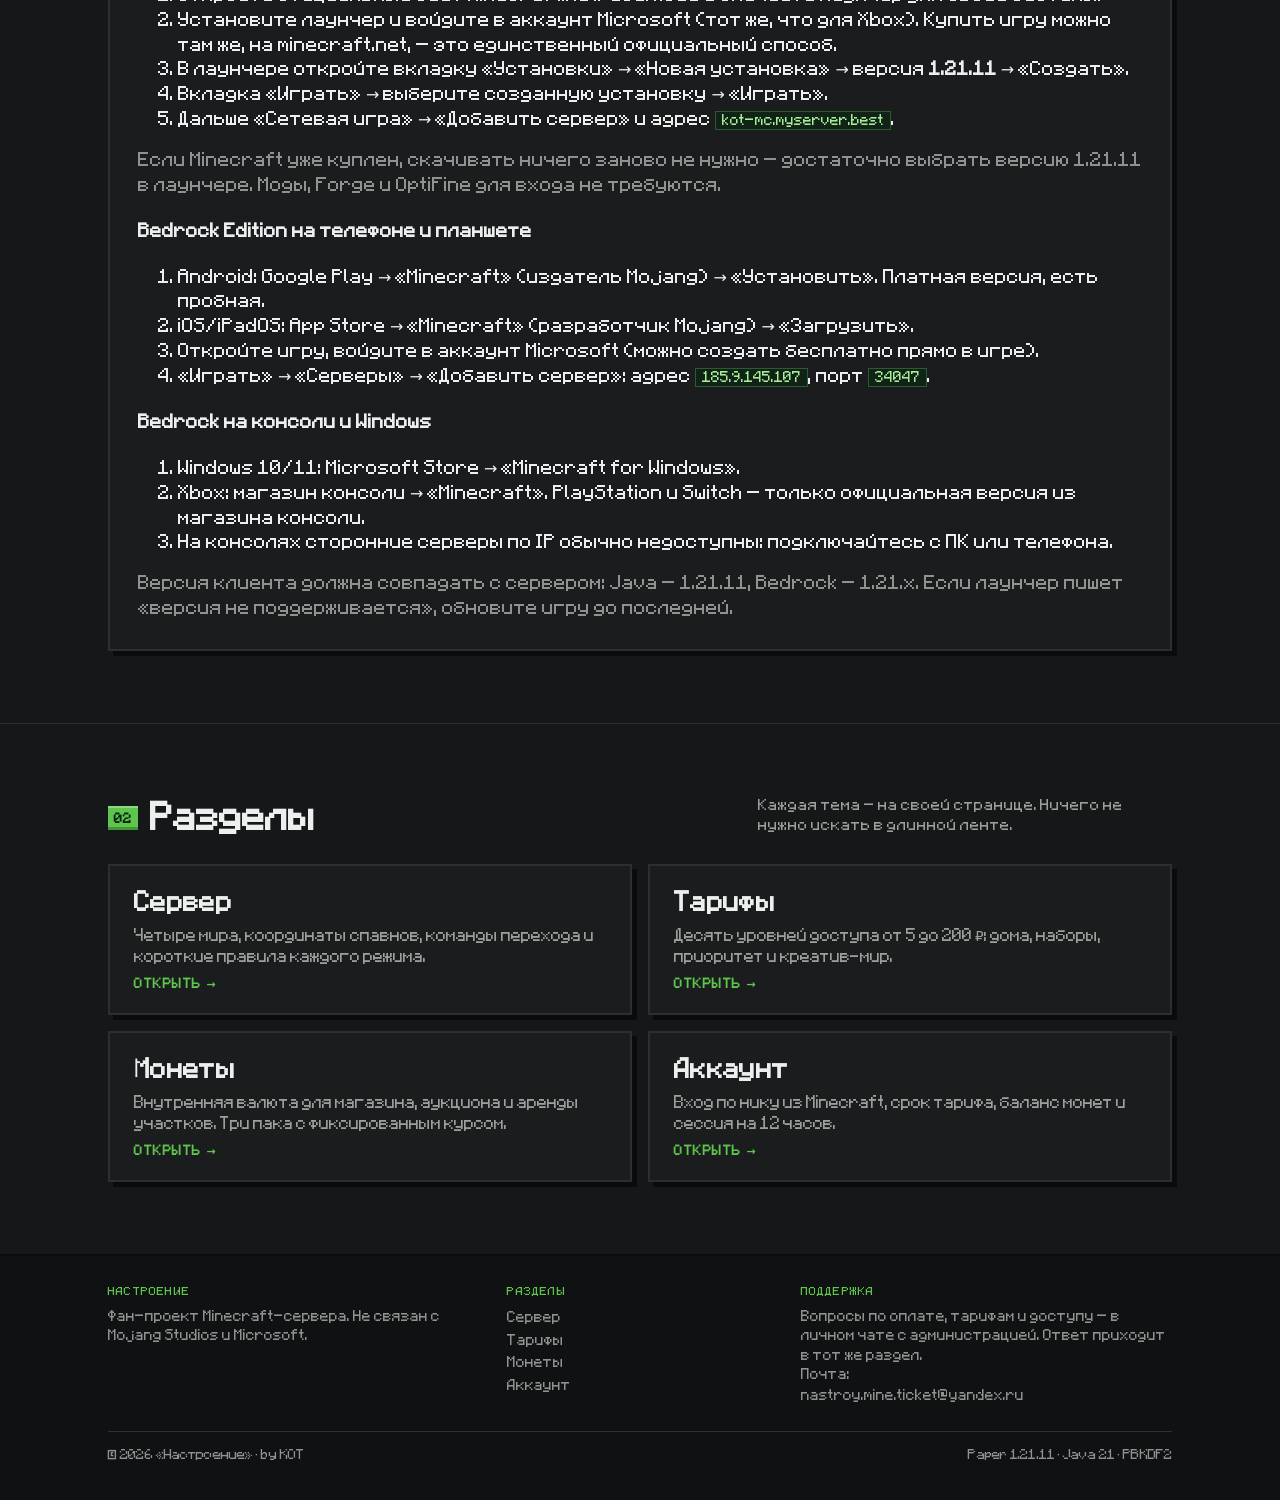
==== commit 58b53abb: "Add player avatars, legal pages and style updates" ====
--- a/docs/index.html
+++ b/docs/index.html
@@ -7,7 +7,8 @@
 <meta name="theme-color" content="#161718">
 <title>Настроение — Minecraft-сервер</title>
 <meta name="description" content="Сервер «Настроение» на Paper 1.21.11: выживание, анархия и скайблок. Тарифы от 5 до 200 ₽, монеты и аккаунт по нику из Minecraft.">
-<link rel="icon" href="data:image/svg+xml,%3Csvg xmlns='http://www.w3.org/2000/svg' viewBox='0 0 16 16'%3E%3Crect width='16' height='16' fill='%23161718'/%3E%3Crect x='3' y='3' width='10' height='10' fill='%235ec64d'/%3E%3C/svg%3E">
+<link rel="icon" type="image/png" href="assets/icon.png">
+<link rel="apple-touch-icon" href="assets/icon-256.png">
 <link rel="stylesheet" href="assets/site.css">
 </head>
 <body data-page="home">
@@ -187,6 +188,7 @@
       <div>
         <h4>Поддержка</h4>
         <p>Вопросы по оплате, тарифам и доступу — в личном чате с администрацией. Ответ приходит в тот же раздел.</p>
+        <p>Почта: <a href="mailto:nastroy.mine.ticket@yandex.ru">nastroy.mine.ticket@yandex.ru</a></p>
       </div>
     </div>
     <div class="foot-bottom">
@@ -196,6 +198,7 @@
   </div>
 </footer>
 
+<script src="assets/avatar.js"></script>
 <script src="assets/site.js"></script>
 </body>
 </html>
--- a/docs/assets/site.css
+++ b/docs/assets/site.css
@@ -77,8 +77,8 @@
   .btn-block{width:100%}
 
   /* hero */
-  .hero{padding-top:60px}
-  .hero-grid{display:grid;grid-template-columns:1.12fr .88fr;gap:48px;align-items:center}
+  .hero{padding:60px 0 0}
+  .hero-grid{display:grid;grid-template-columns:1.12fr .88fr;gap:48px;align-items:start}
   .hero-copy{min-width:0}
   .kicker{font:10.5px/1.6 var(--mono);letter-spacing:.16em;text-transform:uppercase;color:var(--muted)}
   h1{font-size:clamp(40px,5.6vw,62px);line-height:1;letter-spacing:-.035em;font-weight:650;margin:16px 0 0;max-width:15ch}
@@ -128,7 +128,7 @@
   .price b{font-size:36px;line-height:1;font-weight:650;letter-spacing:-.03em;font-variant-numeric:tabular-nums}
   .price span{font-size:11.5px;color:var(--muted)}
   .plan ul{list-style:none;margin:18px 0 22px;padding:15px 0 0;border-top:1px solid var(--rule);display:grid;gap:8px;font-size:13px;color:var(--body);flex:1;align-content:start}
-  .plan li{display:flex;align-items:baseline;gap:8px;flex-wrap:wrap}
+  .plan li{display:grid;grid-template-columns:12px 1fr;gap:8px}
   .plan li::before{content:"—";color:var(--muted);font-family:var(--mono)}
   .plan .btn{width:100%}
 
@@ -343,3 +343,89 @@
   @media (max-width:700px){
     .home-grid{grid-template-columns:1fr}
   }
+
+  .legal{font-size:14.5px;line-height:1.65;color:var(--body);max-width:76ch}
+  .legal h2{font-size:19px;line-height:1.25;margin:30px 0 10px;font-weight:800;letter-spacing:-.01em}
+  .legal h2:first-of-type{margin-top:0}
+  .legal h3{font-size:15px;line-height:1.3;margin:18px 0 6px;font-weight:700}
+  .legal p{margin:0}
+  .legal p + p{margin-top:10px}
+  .legal ul,.legal ol{margin:8px 0 0;padding-left:20px;display:grid;gap:6px}
+  .legal li{line-height:1.6}
+  .legal a{color:var(--accent);text-decoration:underline;text-underline-offset:3px}
+  .doc-meta{font:11px/1.6 var(--mono);letter-spacing:.12em;text-transform:uppercase;color:var(--muted)}
+  .doc-note{border-left:4px solid var(--accent);background:#141815;padding:14px 16px;font-size:13px;line-height:1.6;color:var(--body);margin-top:26px}
+  .doc-links{display:flex;flex-wrap:wrap;gap:10px;margin-top:26px}
+  .price-note{font-size:12.5px;line-height:1.65;color:var(--muted);margin-top:14px;max-width:74ch}
+  .price-note a{color:var(--accent);text-decoration:underline;text-underline-offset:3px}
+  .legal-contact{display:grid;gap:10px;margin-top:14px}
+  .legal-contact div{display:grid;grid-template-columns:150px 1fr;gap:12px;padding-bottom:9px;border-bottom:1px solid var(--rule);font-size:14px}
+  .legal-contact dt{font:10.5px/1.6 var(--mono);letter-spacing:.12em;text-transform:uppercase;color:var(--muted)}
+  .legal-contact dd{margin:0;font-weight:600;word-break:break-word}
+  @media (max-width:560px){
+    .legal-contact div{grid-template-columns:1fr;gap:2px}
+  }
+
+  .consent{display:flex;align-items:flex-start;gap:10px;font-size:12.5px;line-height:1.55;color:#9aa09a;cursor:pointer;max-width:62ch}
+  .consent input{width:17px;height:17px;flex:0 0 17px;margin:1px 0 0;accent-color:var(--accent);cursor:pointer}
+  .consent a{color:var(--accent);text-decoration:underline;text-underline-offset:3px}
+  .consent-bar{display:flex;flex-wrap:wrap;align-items:center;justify-content:space-between;gap:14px;padding:14px 16px;border:2px solid #2c2e31;background:#1b1c1e;margin-bottom:18px}
+  .consent-bar .consent{max-width:70ch}
+  .consent-bar .consent input{width:18px;height:18px;flex-basis:18px}
+  .consent-field{padding:14px 0 0;border-top:1px solid var(--rule);margin-top:4px}
+
+  .user-wrap{position:relative;display:flex;align-items:center}
+  .user-chip{display:inline-flex;align-items:center;justify-content:center;gap:8px;height:36px;padding:0 10px;background:#232528;border:2px solid #3a3d40;color:var(--ink);font:12.5px/1 var(--mono);cursor:pointer}
+  .user-chip:hover{border-color:var(--accent)}
+  .user-chip .caret{font-size:9px;color:#9aa09a;line-height:1}
+  .cart-badge{display:inline-grid;place-items:center;min-width:18px;height:18px;padding:0 5px;background:var(--accent);color:var(--accent-ink);font:800 10px/1 var(--mono);box-shadow:inset 0 2px 0 rgba(255,255,255,.3),inset 0 -2px 0 rgba(0,0,0,.2)}
+  .user-menu{position:absolute;right:0;top:calc(100% + 8px);z-index:60;display:none;min-width:232px;max-width:calc(100vw - 40px);padding:6px;background:#1b1c1e;border:2px solid #2c2e31;box-shadow:6px 6px 0 #0a0b0a}
+  .user-wrap.open .user-menu{display:block}
+  .user-menu a,.user-menu .menu-logout{display:flex;align-items:center;justify-content:space-between;gap:12px;width:100%;padding:10px 12px;border:0;background:none;color:var(--ink);font:600 13.5px/1.2 var(--sans);text-align:left;cursor:pointer}
+  .user-menu a:hover,.user-menu .menu-logout:hover{background:#26282b;color:var(--accent)}
+  .user-menu .menu-logout{color:#ff9b9b}
+  .user-menu .menu-logout:hover{color:#ffb3b3}
+  .menu-sep{height:1px;background:var(--rule);margin:6px 4px}
+  .menu-count{display:inline-grid;place-items:center;min-width:18px;height:18px;padding:0 5px;background:var(--accent);color:var(--accent-ink);font:800 10px/1 var(--mono)}
+
+  .plan-actions,.pack-actions{display:grid;gap:8px;margin-top:14px}
+  .plan-actions .btn,.pack-actions .btn{width:100%;margin-top:0}
+
+  .cart-grid{display:grid;grid-template-columns:1.4fr .6fr;gap:16px;align-items:start}
+  .cart-list{display:grid;gap:10px}
+  .cart-item{display:grid;grid-template-columns:1fr auto auto;gap:14px;align-items:center;padding:16px;border:2px solid #2c2e31;background:#1b1c1e;box-shadow:4px 4px 0 #0a0b0a}
+  .cart-item h3{font-size:16px;line-height:1.25;margin:0}
+  .cart-meta{font-size:12px;color:#9aa09a;margin-top:3px}
+  .cart-price{font-weight:800;font-size:15px;font-variant-numeric:tabular-nums;white-space:nowrap}
+  .cart-remove{border:0;background:none;color:#9aa09a;font:600 12px/1 var(--sans);text-decoration:underline;text-underline-offset:3px;cursor:pointer;padding:6px 0}
+  .cart-remove:hover{color:#ff9b9b}
+  .cart-summary{position:sticky;top:84px}
+  .cart-total{display:flex;align-items:baseline;justify-content:space-between;gap:14px;border-top:2px solid #0a0b0a;border-bottom:2px solid #0a0b0a;padding:14px 0;margin:14px 0}
+  .cart-total b{font-size:28px;font-weight:800;font-variant-numeric:tabular-nums}
+  .cart-summary .btn + .btn{margin-top:8px}
+  .cart-empty{border:2px dashed #2c2e31;padding:22px;color:#9aa09a;font-size:13.5px}
+  .cart-empty a{color:var(--accent);text-decoration:underline;text-underline-offset:3px}
+
+  .purchase-list{display:grid;border-top:1px solid var(--rule);margin-top:12px}
+  .purchase-item{display:flex;align-items:flex-start;justify-content:space-between;gap:16px;padding:10px 0;border-bottom:1px solid var(--rule);font-size:13px}
+  .purchase-item > div{display:grid;gap:2px}
+  .purchase-meta{font-size:11px;color:#8f938f}
+  .account-block{margin-top:22px;padding-top:18px;border-top:1px solid var(--rule)}
+  .account-block h3{font-size:16px;line-height:1.25;margin:0 0 4px}
+  #settings,#purchases{scroll-margin-top:90px}
+
+  @media (max-width:900px){
+    .cart-grid{grid-template-columns:1fr}
+    .cart-summary{position:static}
+  }
+  @media (max-width:560px){
+    .cart-item{grid-template-columns:1fr auto;gap:10px}
+    .cart-price{grid-column:1;grid-row:2}
+    .cart-remove{grid-column:2;grid-row:2;justify-self:end}
+    .user-menu{min-width:210px}
+  }
+
+.px-avatar{padding:0!important;overflow:hidden;background:#121314}
+.px-avatar svg{display:block;width:100%;height:100%;image-rendering:pixelated}
+.mini-avatar{width:22px;height:22px;flex:0 0 auto;display:inline-grid;place-items:center;overflow:hidden;border:1px solid #3a3d40;background:#121314}
+.mini-avatar svg{display:block;width:100%;height:100%;image-rendering:pixelated}
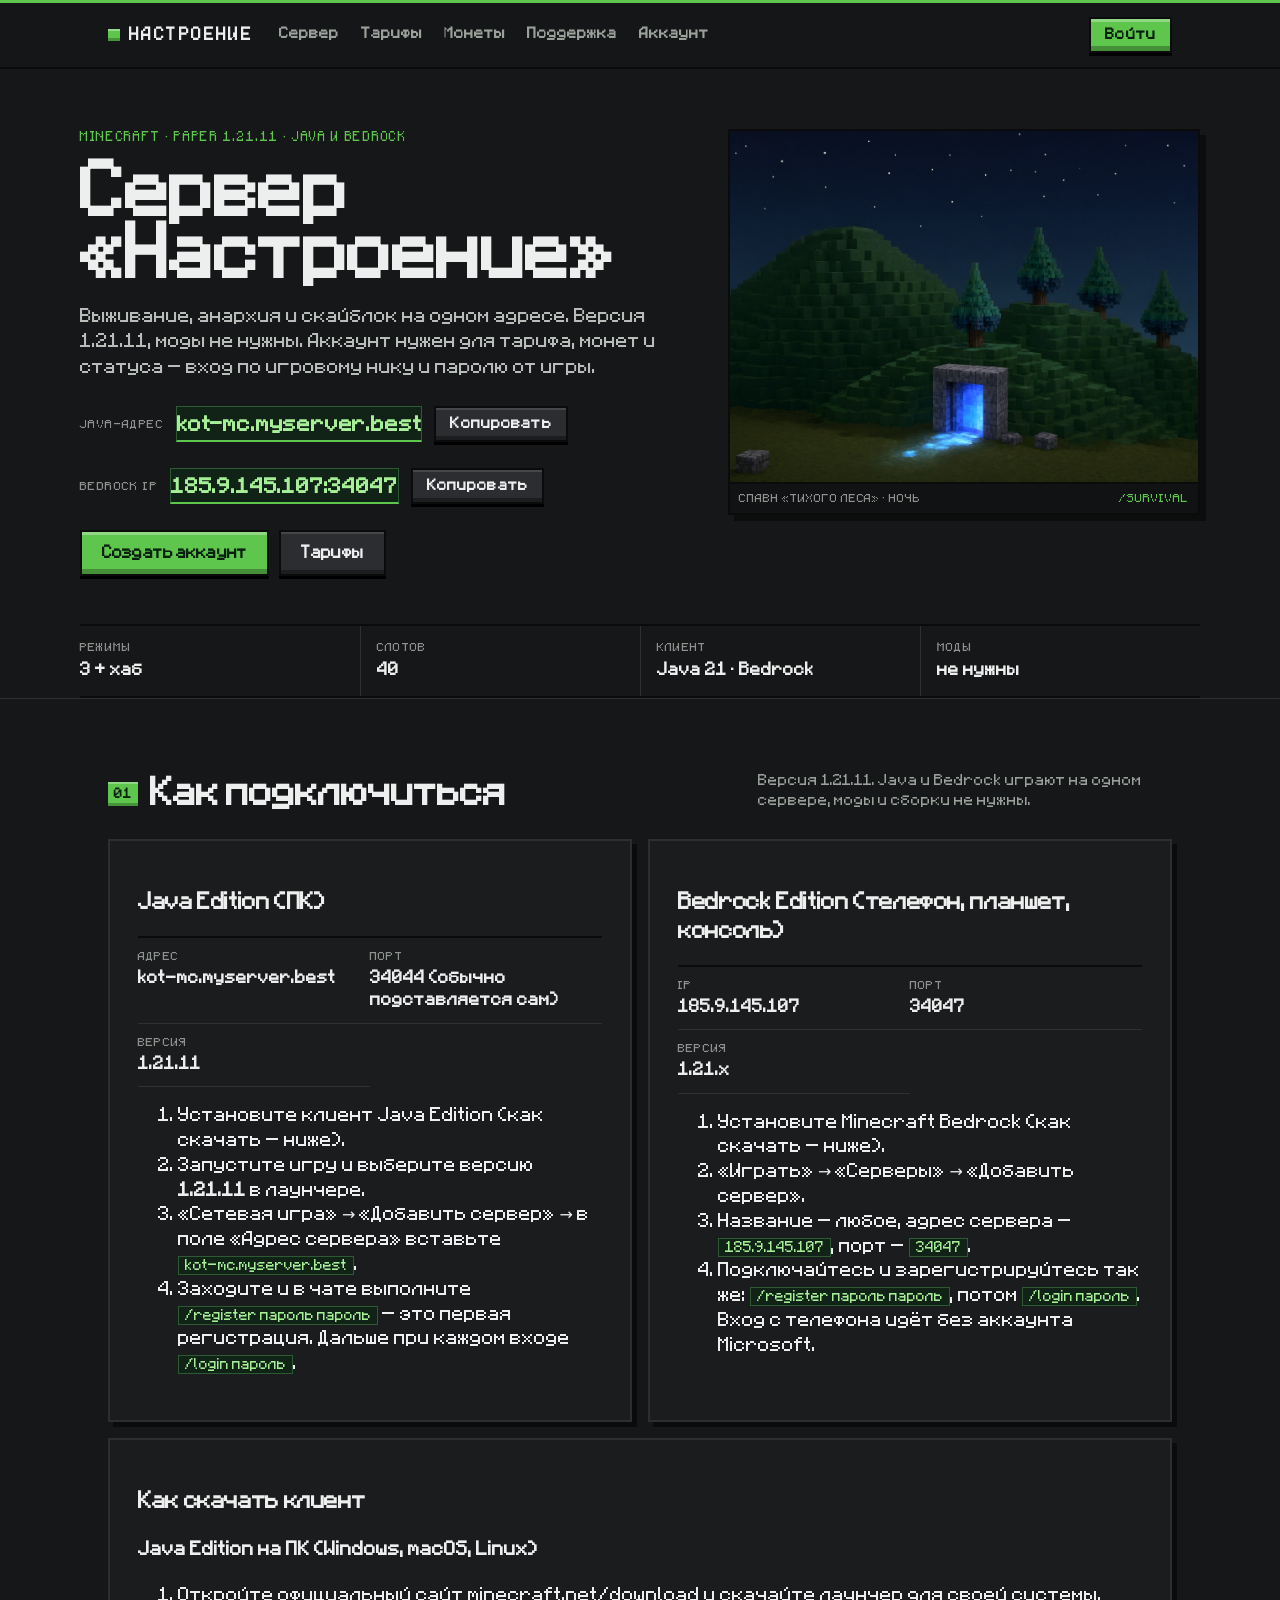
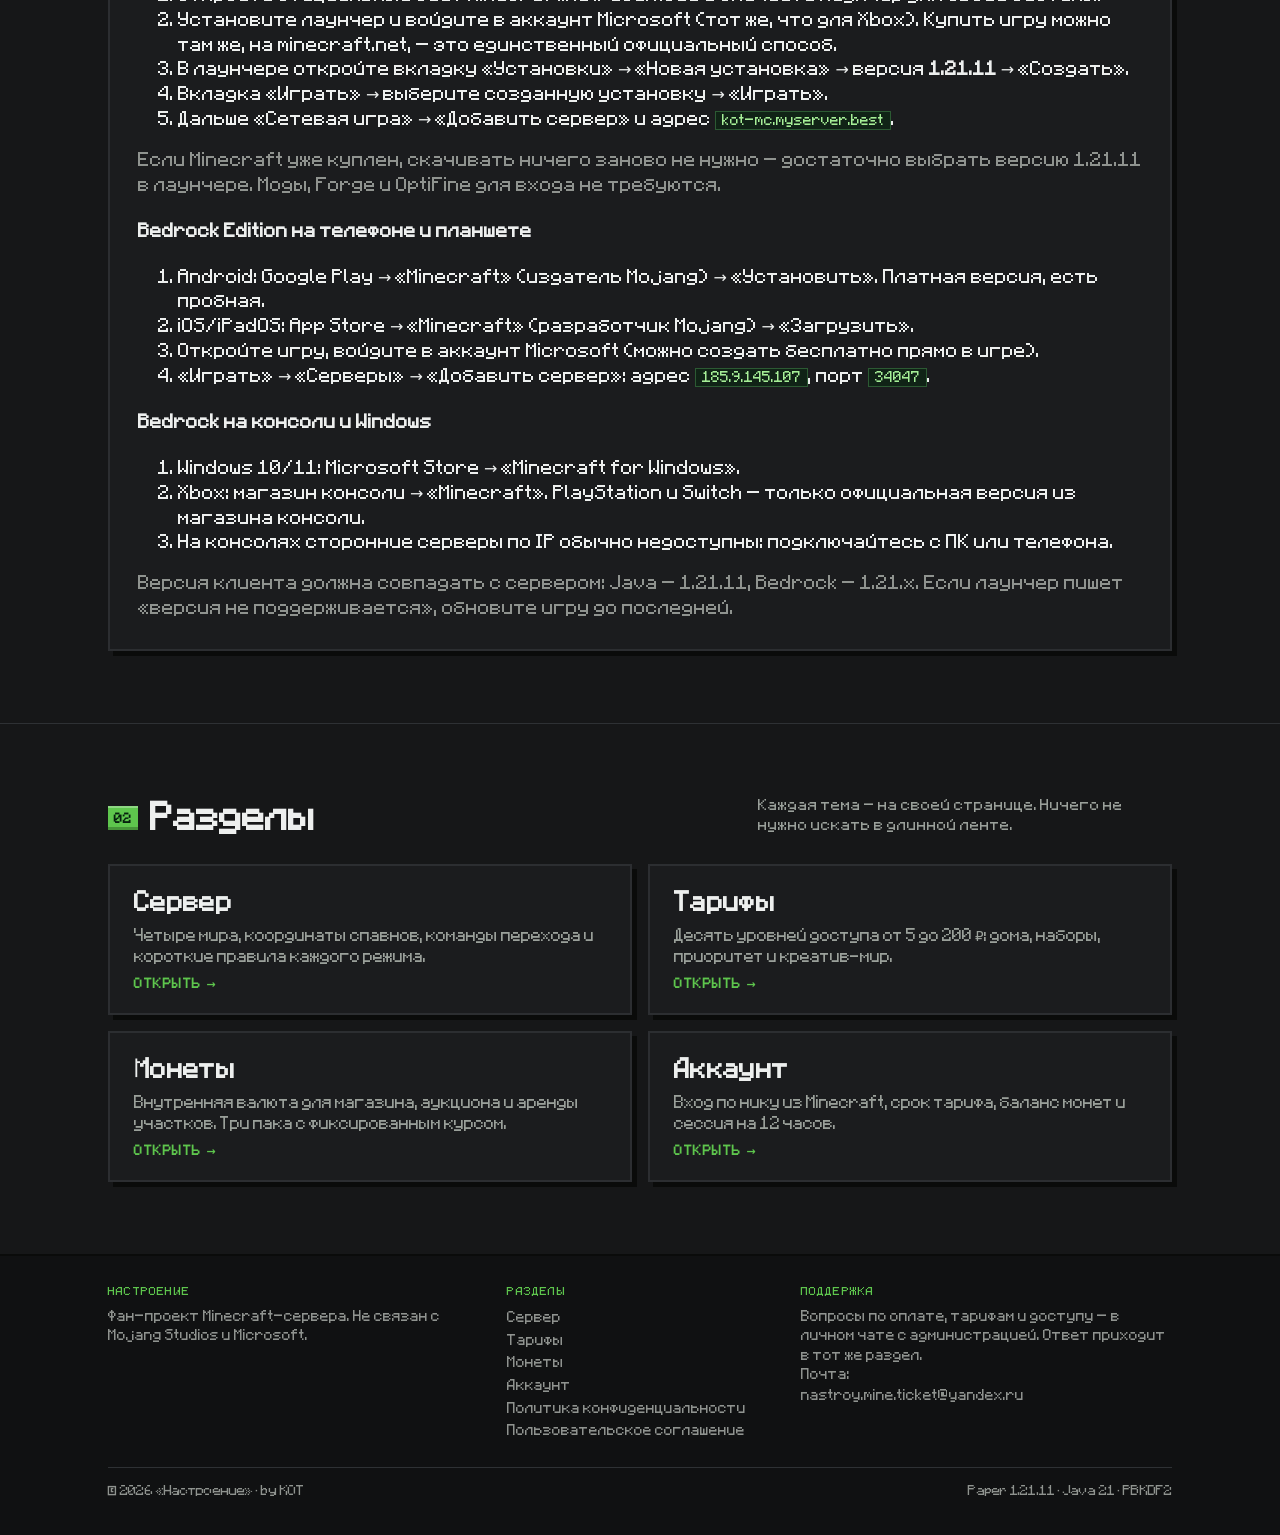
==== commit 4e6ee063: "Link legal documents from every page footer" ====
--- a/docs/index.html
+++ b/docs/index.html
@@ -184,6 +184,8 @@
         <a href="plans.html">Тарифы</a>
         <a href="coins.html">Монеты</a>
         <a href="account.html">Аккаунт</a>
+        <a href="privacy.html">Политика конфиденциальности</a>
+        <a href="terms.html">Пользовательское соглашение</a>
       </div>
       <div>
         <h4>Поддержка</h4>
--- a/docs/assets/site.css
+++ b/docs/assets/site.css
@@ -151,7 +151,7 @@
   .field input{width:100%;height:42px;border:1px solid var(--rule);background:var(--surface);color:var(--ink);padding:0 12px;font-size:14px;border-radius:0}
   .field input:focus{border-color:var(--ink)}
   .field .hint{font-size:11.5px;color:var(--muted);line-height:1.5}
-  .form-row{display:grid;grid-template-columns:1fr 1fr;gap:14px}
+  .form-row{display:grid;grid-template-columns:1fr 1fr;gap:14px;align-items:start}
   .auth-form{display:grid;gap:14px}
   .auth-form .btn{margin-top:4px}
 
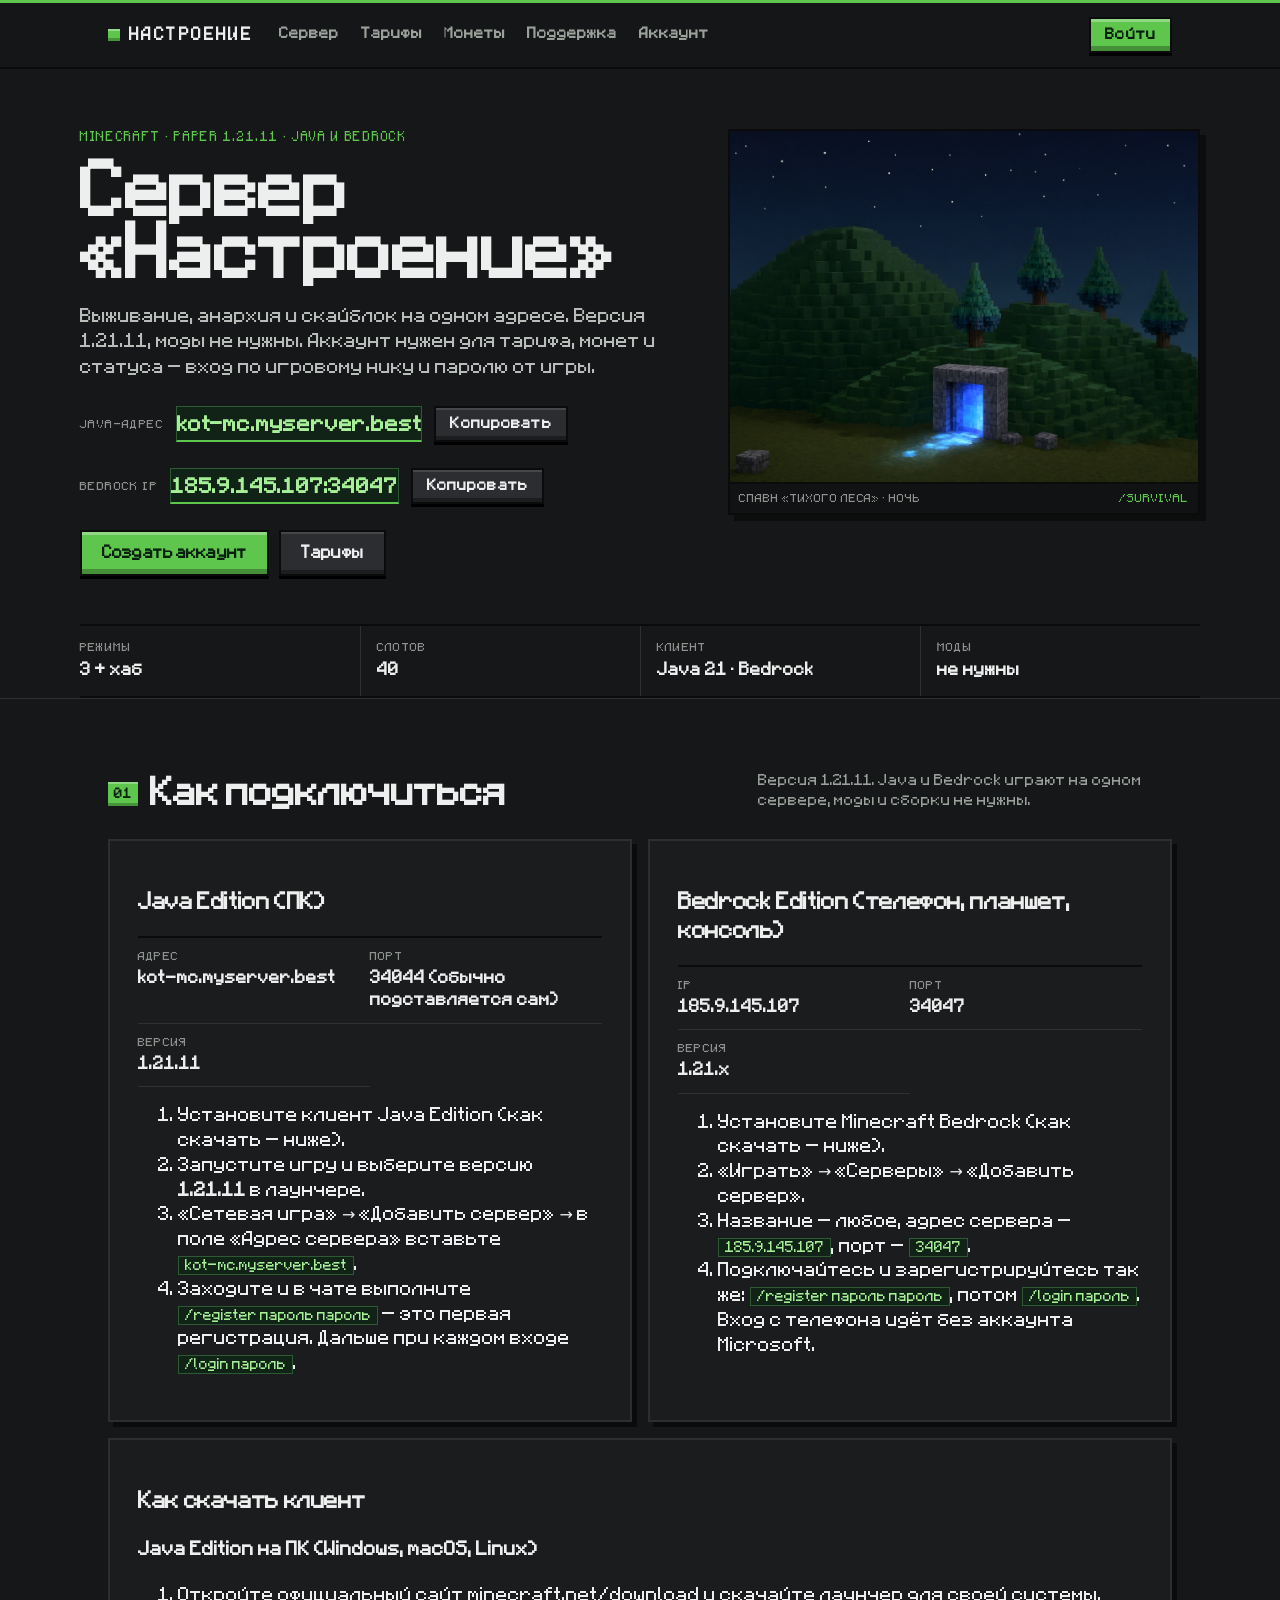
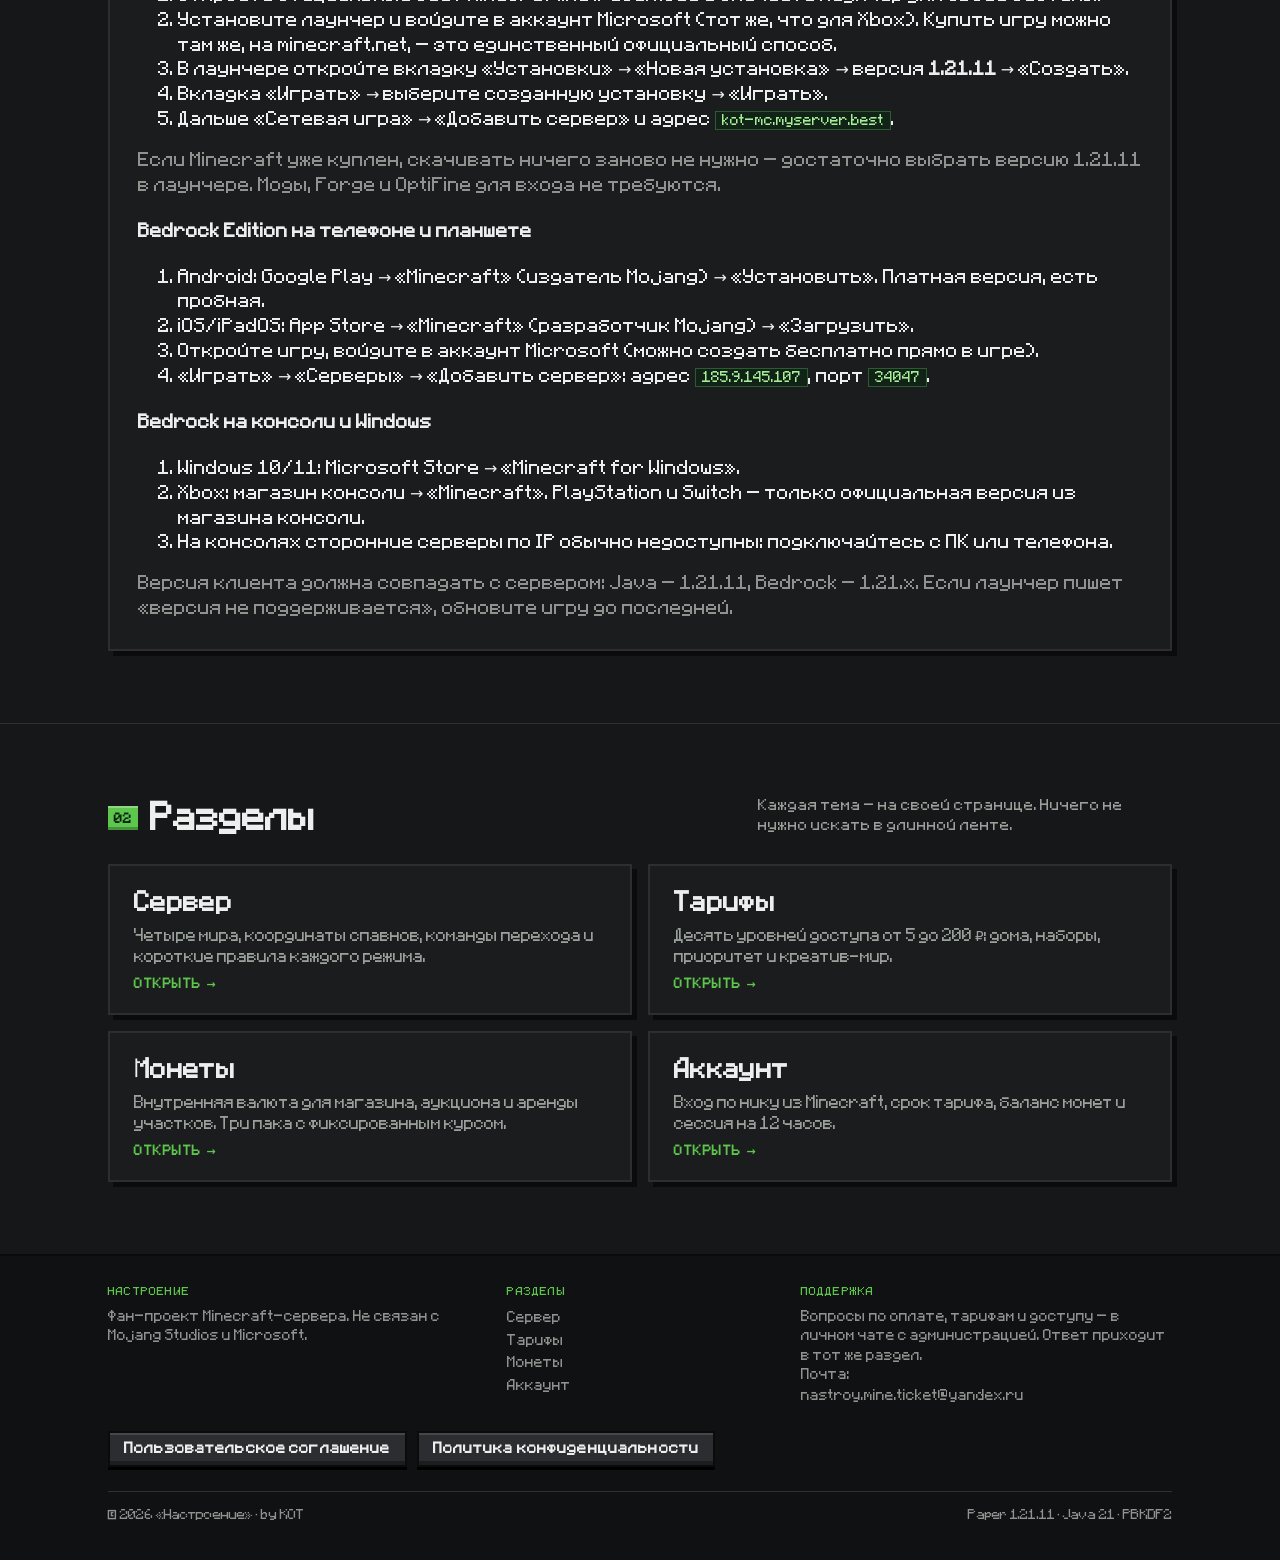
==== commit 658ce243: "Add document buttons to site footer" ====
--- a/docs/index.html
+++ b/docs/index.html
@@ -184,8 +184,6 @@
         <a href="plans.html">Тарифы</a>
         <a href="coins.html">Монеты</a>
         <a href="account.html">Аккаунт</a>
-        <a href="privacy.html">Политика конфиденциальности</a>
-        <a href="terms.html">Пользовательское соглашение</a>
       </div>
       <div>
         <h4>Поддержка</h4>
@@ -193,6 +191,10 @@
         <p>Почта: <a href="mailto:nastroy.mine.ticket@yandex.ru">nastroy.mine.ticket@yandex.ru</a></p>
       </div>
     </div>
+    <div class="foot-docs">
+      <a class="btn btn-ghost btn-sm" href="terms.html">Пользовательское соглашение</a>
+      <a class="btn btn-ghost btn-sm" href="privacy.html">Политика конфиденциальности</a>
+    </div>
     <div class="foot-bottom">
       <span>© 2026 «Настроение» · by KOT</span>
       <span>Paper 1.21.11 · Java 21 · PBKDF2</span>
--- a/docs/assets/site.css
+++ b/docs/assets/site.css
@@ -429,3 +429,6 @@
 .px-avatar svg{display:block;width:100%;height:100%;image-rendering:pixelated}
 .mini-avatar{width:22px;height:22px;flex:0 0 auto;display:inline-grid;place-items:center;overflow:hidden;border:1px solid #3a3d40;background:#121314}
 .mini-avatar svg{display:block;width:100%;height:100%;image-rendering:pixelated}
+
+  /* отдельные кнопки документов в подвале */
+  .foot-docs{display:flex;flex-wrap:wrap;gap:10px;margin-top:24px}
